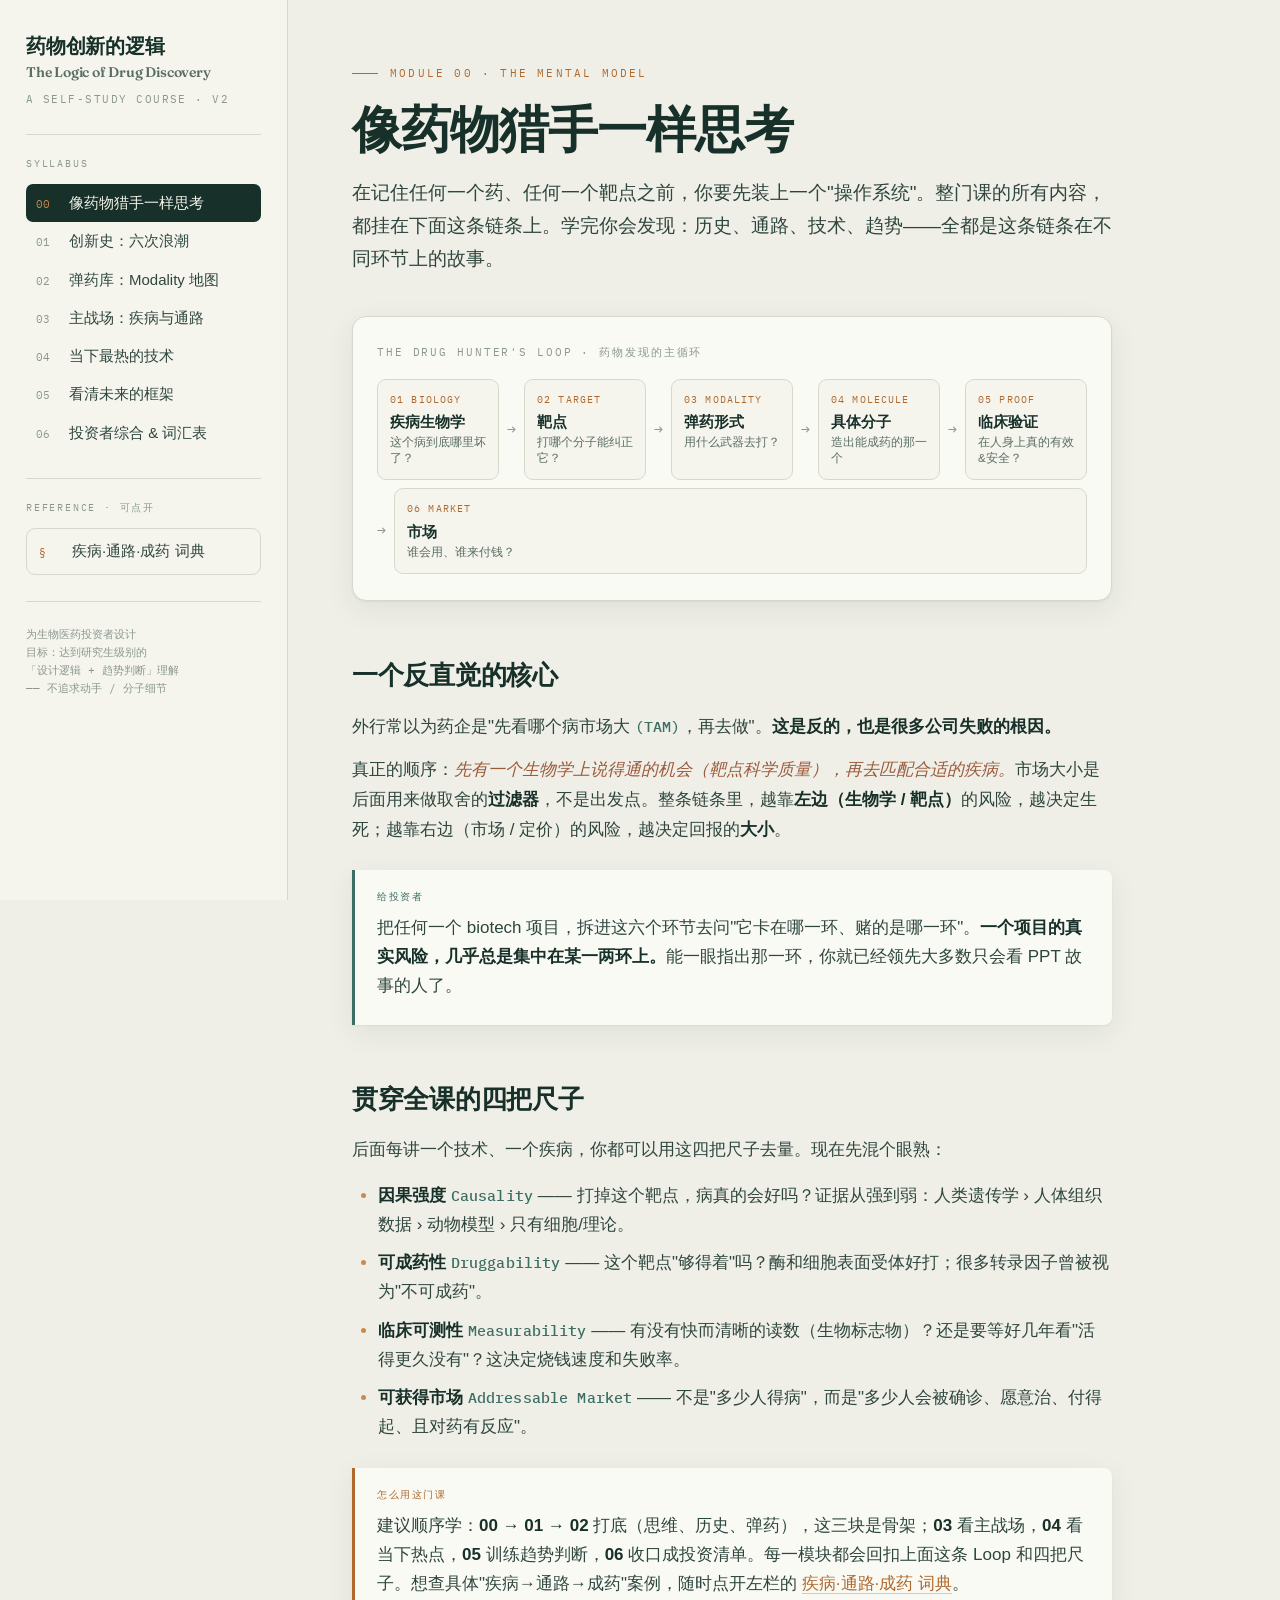
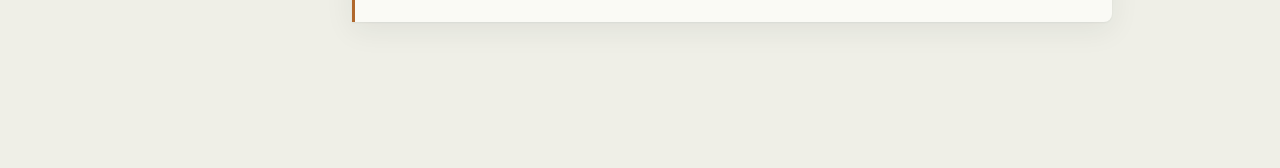
==== index.html @ 23cca0b1 "药物创新自学课程网站" ====
<!DOCTYPE html>
<html lang="zh-Hant">
<head>
<meta charset="UTF-8">
<meta name="viewport" content="width=device-width, initial-scale=1.0">
<title>药物创新自学课程 · The Logic of Drug Discovery</title>
<link rel="preconnect" href="https://fonts.googleapis.com">
<link rel="preconnect" href="https://fonts.gstatic.com" crossorigin>
<link href="https://fonts.googleapis.com/css2?family=Fraunces:opsz,wght@9..144,400;9..144,500;9..144,600;9..144,700&family=Spectral:wght@400;500;600&family=IBM+Plex+Mono:wght@400;500;600&display=swap" rel="stylesheet">
<link rel="stylesheet" href="assets/styles.css">
</head>
<body>
<button class="menu-btn" id="menuBtn">☰ 目录</button>
<div class="scrim" id="scrim"></div>
<div class="shell">

  <!-- NAV -->
  <aside class="rail" id="rail">
    <div class="brand"><span class="cn">药物创新的逻辑</span><br><span style="font-size:14px;color:var(--soft)">The Logic of Drug Discovery</span></div>
    <div class="brand-sub">A self-study course · v2</div>
    <div class="rail-divider"></div>
    <div class="nav-label">Syllabus</div>
    <nav id="nav">
      <button class="nav-item active" data-target="m0"><span class="num">00</span><span class="txt">像药物猎手一样思考</span></button>
      <button class="nav-item" data-target="m1"><span class="num">01</span><span class="txt">创新史：六次浪潮</span></button>
      <button class="nav-item" data-target="m2"><span class="num">02</span><span class="txt">弹药库：Modality 地图</span></button>
      <button class="nav-item" data-target="m3"><span class="num">03</span><span class="txt">主战场：疾病与通路</span></button>
      <button class="nav-item" data-target="m4"><span class="num">04</span><span class="txt">当下最热的技术</span></button>
      <button class="nav-item" data-target="m5"><span class="num">05</span><span class="txt">看清未来的框架</span></button>
      <button class="nav-item" data-target="m6"><span class="num">06</span><span class="txt">投资者综合 & 词汇表</span></button>
    </nav>
    <div class="rail-divider"></div>
    <div class="nav-label">Reference · 可点开</div>
    <nav>
      <a class="nav-item link" href="dict/index.html"><span class="num">§</span><span class="txt">疾病·通路·成药 词典</span></a>
    </nav>
    <div class="rail-divider"></div>
    <div class="rail-foot">
      为生物医药投资者设计<br>
      目标：达到研究生级别的<br>「设计逻辑 + 趋势判断」理解<br>
      —— 不追求动手 / 分子细节
    </div>
  </aside>

  <!-- MAIN -->
  <main class="main">

    <!-- ============ MODULE 0 ============ -->
    <section class="module active" id="m0">
      <div class="eyebrow">Module 00 · The Mental Model</div>
      <h1><span class="cn">像药物猎手一样思考</span></h1>
      <p class="lede">在记住任何一个药、任何一个靶点之前，你要先装上一个"操作系统"。整门课的所有内容，都挂在下面这条链条上。学完你会发现：历史、通路、技术、趋势——全都是这条链条在不同环节上的故事。</p>

      <div class="loop">
        <div class="loop-title">The Drug Hunter's Loop · 药物发现的主循环</div>
        <div class="chain">
          <div class="link"><div class="k">01 Biology</div><div class="v">疾病生物学</div><div class="d">这个病到底哪里坏了？</div></div>
          <div class="arrow">→</div>
          <div class="link"><div class="k">02 Target</div><div class="v">靶点</div><div class="d">打哪个分子能纠正它？</div></div>
          <div class="arrow">→</div>
          <div class="link"><div class="k">03 Modality</div><div class="v">弹药形式</div><div class="d">用什么武器去打？</div></div>
          <div class="arrow">→</div>
          <div class="link"><div class="k">04 Molecule</div><div class="v">具体分子</div><div class="d">造出能成药的那一个</div></div>
          <div class="arrow">→</div>
          <div class="link"><div class="k">05 Proof</div><div class="v">临床验证</div><div class="d">在人身上真的有效&安全？</div></div>
          <div class="arrow">→</div>
          <div class="link"><div class="k">06 Market</div><div class="v">市场</div><div class="d">谁会用、谁来付钱？</div></div>
        </div>
      </div>

      <h2><span class="cn">一个反直觉的核心</span></h2>
      <p>外行常以为药企是"先看哪个病市场大 <span class="en">(TAM)</span>，再去做"。<strong>这是反的，也是很多公司失败的根因。</strong></p>
      <p>真正的顺序：<em>先有一个生物学上说得通的机会（靶点科学质量），再去匹配合适的疾病。</em>市场大小是后面用来做取舍的<strong>过滤器</strong>，不是出发点。整条链条里，越靠<strong>左边（生物学 / 靶点）</strong>的风险，越决定生死；越靠右边（市场 / 定价）的风险，越决定回报的<strong>大小</strong>。</p>

      <div class="note investor">
        <span class="tag">给投资者</span>
        <p>把任何一个 biotech 项目，拆进这六个环节去问"它卡在哪一环、赌的是哪一环"。<strong>一个项目的真实风险，几乎总是集中在某一两环上。</strong>能一眼指出那一环，你就已经领先大多数只会看 PPT 故事的人了。</p>
      </div>

      <h2><span class="cn">贯穿全课的四把尺子</span></h2>
      <p>后面每讲一个技术、一个疾病，你都可以用这四把尺子去量。现在先混个眼熟：</p>
      <ul>
        <li><strong>因果强度</strong> <span class="en">Causality</span> —— 打掉这个靶点，病真的会好吗？证据从强到弱：人类遗传学 › 人体组织数据 › 动物模型 › 只有细胞/理论。</li>
        <li><strong>可成药性</strong> <span class="en">Druggability</span> —— 这个靶点"够得着"吗？酶和细胞表面受体好打；很多转录因子曾被视为"不可成药"。</li>
        <li><strong>临床可测性</strong> <span class="en">Measurability</span> —— 有没有快而清晰的读数（生物标志物）？还是要等好几年看"活得更久没有"？这决定烧钱速度和失败率。</li>
        <li><strong>可获得市场</strong> <span class="en">Addressable Market</span> —— 不是"多少人得病"，而是"多少人会被确诊、愿意治、付得起、且对药有反应"。</li>
      </ul>

      <div class="note">
        <span class="tag">怎么用这门课</span>
        <p>建议顺序学：<strong>00 → 01 → 02</strong> 打底（思维、历史、弹药），这三块是骨架；<strong>03</strong> 看主战场，<strong>04</strong> 看当下热点，<strong>05</strong> 训练趋势判断，<strong>06</strong> 收口成投资清单。每一模块都会回扣上面这条 Loop 和四把尺子。想查具体"疾病→通路→成药"案例，随时点开左栏的 <a href="dict/index.html">疾病·通路·成药 词典</a>。</p>
      </div>
    </section>

    <!-- ============ MODULE 1 ============ -->
    <section class="module" id="m1">
      <div class="eyebrow">Module 01 · History as Logic</div>
      <h1><span class="cn">创新史：六次浪潮</span></h1>
      <p class="lede">历史不要背年份，要看"逻辑接力"：每一波都是因为上一代解决不了某个问题，而某个新工具刚好把它破了。看懂这六波，你就懂了"为什么现在的前沿长这样"——因为它们都是被前面的墙逼出来的。</p>

      <div class="waves">
        <div class="wave"><div class="yr">~1900<br>之前</div><div class="dot"></div><div class="body">
          <h3>浪潮一 · 偶然与天然产物 <span class="en">Serendipity</span></h3>
          <p class="prob">阿司匹林（柳树皮）、洋地黄（毛地黄）、青霉素（霉菌）。<b>特点：先有药，后懂理。</b>我们在完全不懂机制的情况下，靠观察和运气找到了有效物质。这解释了为什么药理学的底色是"天然产物"。</p>
        </div></div>
        <div class="wave"><div class="yr">1950s<br>–70s</div><div class="dot"></div><div class="body">
          <h3>浪潮二 · 受体药理与理性小分子 <span class="en">Rational Small Molecules</span></h3>
          <p class="prob">James Black 用"受体"概念<b>设计</b>出 β-受体阻滞剂、H2 阻滞剂（治胃溃疡）。<b>关键转折：从"碰运气"变成"针对一个靶点去设计"</b>——"靶点导向"思维就此诞生。小分子口服药的黄金时代。</p>
        </div></div>
        <div class="wave"><div class="yr">1980s</div><div class="dot"></div><div class="body">
          <h3>浪潮三 · 生物技术与重组蛋白 <span class="en">Recombinant Proteins</span></h3>
          <p class="prob">用基因工程让细菌/细胞<b>生产人类蛋白</b>当药：重组胰岛素、EPO（升血红蛋白）、生长激素。<b>破的墙：</b>有些病是"缺一种蛋白"，小分子造不出蛋白，生物技术能。Genentech / Amgen 这一代崛起。</p>
        </div></div>
        <div class="wave"><div class="yr">1990s<br>–2000s</div><div class="dot"></div><div class="body">
          <h3>浪潮四 · 单克隆抗体革命 <span class="en">The mAb Revolution</span></h3>
          <p class="prob">抗体是"能精准识别一个目标的导弹"。Humira（抗 TNF，治自免）成为史上最畅销药；后来 PD-1/CTLA-4 免疫检查点抗体<b>改写了肿瘤治疗</b>。<b>破的墙：</b>细胞外的靶点（受体、细胞因子）用抗体打，又准又强。</p>
        </div></div>
        <div class="wave"><div class="yr">2000s<br>–10s</div><div class="dot"></div><div class="body">
          <h3>浪潮五 · 基因组学与精准靶向 <span class="en">Genomics / Targeted Tx</span></h3>
          <p class="prob">Gleevec（imatinib）证明：找到癌症的"驱动突变"（BCR-ABL），精准打它，能把绝症变慢性病。<b>核心思想："oncogene addiction"</b>——肿瘤上瘾于某个突变，掐断就崩。激酶抑制剂大爆发，"精准医疗 + 生物标志物分层"成为范式。</p>
        </div></div>
        <div class="wave"><div class="yr">2015<br>–至今</div><div class="dot"></div><div class="body">
          <h3>浪潮六 · 新模态大爆发 <span class="en">The New Modalities</span></h3>
          <p class="prob">RNA（siRNA、mRNA 疫苗）、细胞治疗（CAR-T）、基因治疗（AAV）、基因编辑（CRISPR）、蛋白降解（PROTAC）。<b>破的墙：</b>过去"不可成药"的靶点、"缺个基因"的遗传病，现在有了新武器。<b>这是你现在所处的时代——也是投资机会最密集的地方。</b></p>
        </div></div>
      </div>

      <div class="note investor">
        <span class="tag">趋势读法</span>
        <p>注意这条"接力"的方向：<strong>从细胞外 → 细胞内 → 基因层面</strong>，从"控制症状 → 改造疾病 → 一次性治愈"。每一波新工具，都在把上一波"够不着的靶点"变成"够得着"。<em>下一次机会，往往就藏在"某个老靶点 + 某种新弹药"的组合里。</em></p>
      </div>
    </section>

    <!-- ============ MODULE 2 ============ -->
    <section class="module" id="m2">
      <div class="eyebrow">Module 02 · The Arsenal</div>
      <h1><span class="cn">弹药库：Modality 地图</span></h1>
      <p class="lede">这是整门课最该内化的一张图。"Modality"（药物模态/弹药形式）决定了你能打哪种靶点、药效多久、多贵、多难造。看懂弹药与靶点的匹配关系，你就掌握了 biotech 世界的"元规则"。</p>

      <p>组织这张地图，只需要两条轴：</p>
      <ul>
        <li><strong>横轴 · 靶点在哪里？</strong> 细胞<em>外</em>（受体、细胞因子、循环蛋白）→ 抗体/蛋白最擅长；细胞<em>内</em>但有"口袋"→ 小分子；细胞内且"光滑无口袋"→ 需要降解剂或基因层面的手段。</li>
        <li><strong>纵轴 · 药效多持久？</strong> 每天吃一次的小分子 → 几周一针的抗体 → 几个月一针的 siRNA → <em>一次性、可能终身有效</em>的基因治疗。越持久，越接近"治愈"，但也越贵、越不可逆。</li>
      </ul>

      <div class="mapwrap">
        <div class="cap">Modality Map · 弹药定位象限（横=靶点位置，纵=作用持久度）</div>
        <div class="plot">
          <div class="axis-y"><span>持久 · 一次性</span><span>短效 · 每日</span></div>
          <div class="pt a" style="left:22%;bottom:14%"><div class="b"></div><div class="lab">小分子 Small mol.</div></div>
          <div class="pt a" style="left:30%;bottom:30%"><div class="b"></div><div class="lab">口服肽 Peptide</div></div>
          <div class="pt" style="left:78%;bottom:38%"><div class="b"></div><div class="lab">抗体 mAb</div></div>
          <div class="pt" style="left:84%;bottom:52%"><div class="b"></div><div class="lab">ADC / 双抗</div></div>
          <div class="pt" style="left:70%;bottom:26%"><div class="b"></div><div class="lab">重组蛋白</div></div>
          <div class="pt a" style="left:34%;bottom:64%"><div class="b"></div><div class="lab">siRNA / ASO</div></div>
          <div class="pt a" style="left:26%;bottom:80%"><div class="b"></div><div class="lab">降解剂 PROTAC</div></div>
          <div class="pt" style="left:56%;bottom:88%"><div class="b"></div><div class="lab">mRNA</div></div>
          <div class="pt a" style="left:40%;bottom:93%"><div class="b"></div><div class="lab">基因治疗/编辑</div></div>
          <div class="pt" style="left:88%;bottom:90%"><div class="b"></div><div class="lab">细胞治疗 CAR-T</div></div>
          <div class="axis-x"><span>← 细胞内 Intracellular</span><span>细胞外 Extracellular →</span></div>
        </div>
        <div class="map-legend">
          <span><span class="dota"></span> 主要打细胞内靶点</span>
          <span><span class="dotv"></span> 主要打细胞外 / 表面靶点</span>
        </div>
      </div>

      <h2><span class="cn">每种弹药，一句话记住它</span></h2>
      <table class="tbl">
        <tr><th>弹药</th><th>本质（大白话）</th><th>甜蜜点</th><th>最大软肋</th></tr>
        <tr><td>小分子<br><span class="en">Small molecule</span></td><td>能钻进细胞、塞进蛋白口袋的小化学分子</td><td>细胞内靶点、口服、便宜、可规模化</td><td>需要有"口袋"；选择性差易脱靶</td></tr>
        <tr><td>抗体<br><span class="en">mAb</span></td><td>精准识别一个目标的"生物导弹"</td><td>细胞外/表面靶点，准、强、长效</td><td>进不了细胞；要打针；贵</td></tr>
        <tr><td>ADC</td><td>抗体（导航）+ 毒素（弹头）</td><td>把化疗毒素<em>定点</em>投到癌细胞</td><td>毒素脱靶、载荷/连接子工程难</td></tr>
        <tr><td>双抗/T细胞衔接器<br><span class="en">Bispecific</span></td><td>一手抓癌细胞、一手拽免疫细胞去杀它</td><td>"现成"免疫激活，无需改造病人细胞</td><td>细胞因子风暴等安全性</td></tr>
        <tr><td>siRNA / ASO<br><span class="en">Oligo</span></td><td>在源头"关掉"某个基因的表达（少造某蛋白）</td><td>肝脏靶点、几个月一针、极长效</td><td>递送难（目前主要到肝）</td></tr>
        <tr><td>mRNA</td><td>给身体一份"图纸"，让它自己造蛋白/抗原</td><td>疫苗、快速可编程、平台化</td><td>递送（LNP）、稳定性、瞬时表达</td></tr>
        <tr><td>基因治疗<br><span class="en">AAV</span></td><td>把一个正常基因"补"进去</td><td>单基因遗传病，<em>一次性可能治愈</em></td><td>贵到天价、不可逆、免疫反应</td></tr>
        <tr><td>基因编辑<br><span class="en">CRISPR</span></td><td>直接"改写"DNA 里的错字</td><td>从根上修复致病突变</td><td>脱靶、递送、伦理与长期安全</td></tr>
        <tr><td>细胞治疗<br><span class="en">CAR-T</span></td><td>把病人自己的免疫细胞取出、改造、再输回去</td><td>血液肿瘤疗效惊人，可"活药"增殖</td><td>贵、个体化难规模化、实体瘤难</td></tr>
        <tr><td>降解剂<br><span class="en">PROTAC</span></td><td>不是抑制蛋白，而是给它贴"垃圾标签"让细胞销毁它</td><td>攻克"无口袋、不可成药"的细胞内靶点</td><td>分子大、口服性/成药性挑战</td></tr>
      </table>

      <div class="note investor">
        <span class="tag">这张图怎么变成钱</span>
        <p>投资机会经常长这样：<strong>一个"机制已被验证、但过去弹药够不着"的靶点，遇上一种"新弹药"。</strong>例如 PCSK9 这个降胆固醇靶点，先有抗体（几周一针），后有 siRNA（半年一针，inclisiran）——同一个靶点，换更持久的弹药，就是一个新的产品周期。<em>当你看到"老靶点 + 新模态"，多看两眼。</em></p>
      </div>
    </section>

    <!-- ============ MODULE 3 ============ -->
    <section class="module" id="m3">
      <div class="eyebrow">Module 03 · The Battlegrounds</div>
      <h1><span class="cn">主战场：疾病与通路</span></h1>
      <p class="lede">现在把弹药落到具体战场。每个疾病领域都有它的"主导通路"和"作战风格"。你不需要记通路里每个分子，但要记住：<strong>每个领域为什么长这样、钱和难度集中在哪。</strong>每个战场标题下都有「进入词典」链接，点开可查该领域逐条"疾病→通路→靶点→成药状态"的案例。</p>

      <div class="note">
        <span class="tag">配套词典</span>
        <p>这一模块是"地图"，讲每个战场的整体格局；具体到一条条通路和药，去 <a href="dict/index.html">疾病·通路·成药 词典</a> 查——那里像字典一样按状态徽章（✅已成功 / 🔧爬坡中 / ⚠️反复失败）逐条排列。</p>
      </div>

      <h2 id="onc"><span class="cn">① 肿瘤 Oncology —— 最大、最卷、最前沿</span></h2>
      <p>底层框架是"癌症的标志 <span class="en">Hallmarks of Cancer</span>"：癌细胞获得了持续增殖、逃避凋亡、诱导血管、逃避免疫等能力。药物就是去<strong>掐断</strong>其中某个能力。三条主线：</p>
      <ul>
        <li><strong>精准靶向</strong>：找到"驱动突变"（如 EGFR、ALK、KRAS），用小分子/抗体精准打。逻辑=oncogene addiction。前提是<em>先做基因检测分层</em>。</li>
        <li><strong>免疫治疗</strong>：不直接杀癌，而是<em>松开免疫系统的刹车</em>（PD-1/PD-L1、CTLA-4 检查点抑制剂）。改写了黑色素瘤、肺癌等的预后。</li>
        <li><strong>精准投毒 & 细胞治疗</strong>：ADC（定点化疗）、CAR-T（改造免疫细胞）、放射配体（把放射性"贴"到癌细胞上，见模块04）。</li>
      </ul>
      <div class="note"><span class="tag">作战风格</span><p>肿瘤=市场巨大但极度拥挤、临床终点相对可测（肿瘤缩小/生存期）。<strong>胜负手在"差异化"和"生物标志物选对人群"</strong>——小而确定的响应人群，往往比大而模糊的更值钱。 →&nbsp;<a href="dict/oncology.html">进入肿瘤词典（20+ 靶点逐条）</a></p></div>

      <h2><span class="cn">② 免疫与炎症 Immunology</span></h2>
      <p>核心是几条"细胞因子"信号在作乱：<span class="en">TNF、IL-23、IL-17、IL-4/13</span>，以及它们下游的 <span class="en">JAK-STAT</span> 通路。打法就是<strong>中和某个细胞因子</strong>（抗体）或<strong>阻断信号</strong>（JAK 抑制剂小分子）。</p>
      <div class="note"><span class="tag">"一药多病"现象</span><p>同一条通路常在多个自免病里作乱，所以一个药能不断拓展适应症（银屑病→关节炎→肠病…），俗称 <span class="en">"pipeline in a product"</span>。这类资产的价值会随适应症扩张而滚大——投资时要看它的"适应症地图"。 →&nbsp;<a href="dict/immunology.html">进入免疫词典</a></p></div>

      <h2><span class="cn">③ 代谢 Metabolic —— 当下最火的超级周期</span></h2>
      <p>两个必须懂的故事：</p>
      <ul>
        <li><strong>PCSK9 = 人类遗传学的教科书案例</strong>：有人天生此基因失活，终身低胆固醇、少心血管病、还活得好好的——这几乎是"照抄人体实验答案"，所以 PCSK9 药成功率极高。<em>记住它，因为它是"因果强度"这把尺子的满分范本。</em></li>
        <li><strong>GLP-1 = 肥胖超级周期</strong>：incretin（肠促胰素）生物学，semaglutide、tirzepatide（双靶 GIP/GLP-1）不仅降糖，还大幅减重，正在向心血管、肾、睡眠呼吸暂停、甚至成瘾等外延。这是十年一遇的 TAM 级机会（见模块04）。</li>
      </ul>
      <div class="note"><span class="tag">配套词典</span><p>PCSK9、GLP-1、Lp(a)、ANGPTL3、SGLT2… 逐条状态见 →&nbsp;<a href="dict/metabolic.html">进入代谢词典</a></p></div>

      <h2><span class="cn">④ 神经 CNS —— 高风险的"坟场"</span></h2>
      <p>为什么难？三座墙：<strong>血脑屏障</strong>（药进不去）、<strong>模型差</strong>（动物脑≠人脑）、<strong>终点慢而模糊</strong>（"认知退化慢一点"要等几年、上千人、几亿美元）。阿尔茨海默的淀粉样蛋白（amyloid）假说几十年屡战屡败，近年 lecanemab / donanemab 才勉强验证部分获益，争议仍大。</p>
      <div class="note investor"><span class="tag">给投资者</span><p>CNS 的高失败率来自"临床可测性"这把尺子给了低分。新的赌注多转向<strong>有明确遗传学支撑</strong>的 CNS 病（如某些罕见神经病、亨廷顿），用它来对冲"因果不清"的风险。 →&nbsp;<a href="dict/cns.html">进入 CNS 词典</a></p></div>

      <h2><span class="cn">⑤ 罕见/遗传病 Rare Disease —— 新模态的完美战场</span></h2>
      <p>逻辑最干净：<strong>单基因病 = 一个明确的因果 + 一个明确的靶点。</strong>正好是基因治疗、siRNA、CRISPR 大显身手的地方。虽然人少，但<em>响应确定、竞争少、定价极高</em>（罕见病单价可达百万美元级），过去十年资本大量涌入。 →&nbsp;<a href="dict/rare.html">进入罕见病词典</a></p>

      <table class="tbl">
        <tr><th>领域</th><th>因果强度</th><th>临床可测性</th><th>市场特征</th></tr>
        <tr><td>肿瘤</td><td>中–高（有驱动突变）</td><td>较好</td><td>巨大但极卷</td></tr>
        <tr><td>免疫炎症</td><td>中–高</td><td>好</td><td>大，一药多病</td></tr>
        <tr><td>代谢</td><td>高（如PCSK9/GLP-1）</td><td>好（血糖/体重可测）</td><td>超大 TAM</td></tr>
        <tr><td>神经CNS</td><td>常偏低</td><td>差（慢而模糊）</td><td>大但坟场</td></tr>
        <tr><td>罕见遗传病</td><td>很高（单基因）</td><td>视病而定</td><td>小而确定、高价</td></tr>
      </table>
    </section>

    <!-- ============ MODULE 4 ============ -->
    <section class="module" id="m4">
      <div class="eyebrow">Module 04 · What's Hot Now</div>
      <h1><span class="cn">当下最热的技术</span></h1>
      <p class="lede">这些是当前（2025–2026）资金与人才最密集的方向。每一个都用同一个模板讲：核心想法 → 为什么是现在 → 打开了什么 → 尚存的风险。看的时候，随时用模块00的四把尺子去量它。</p>

      <div class="card">
        <h3>1 · GLP-1 与代谢超级周期</h3>
        <p><strong>核心：</strong>肠促胰素类药物（semaglutide、双靶 tirzepatide）在减重上效果空前，并向心血管、肾病、MASH、睡眠呼吸暂停等大面积外延。<strong>为什么是现在：</strong>疗效强 + 适应症像滚雪球 + 潜在人群以亿计。<strong>前沿：</strong>口服版、三靶点、肌肉保护型、更长效。<strong>风险：</strong>供给、依从性、长期安全、支付压力。</p>
        <div class="pills"><span class="pill">最大TAM故事</span><span class="pill">incretin</span><span class="pill">oral next</span></div>
      </div>

      <div class="card">
        <h3>2 · ADC 抗体偶联药物</h3>
        <p><strong>核心：</strong>抗体做导航、细胞毒素做弹头，把化疗<em>定点</em>送进癌细胞。Enhertu（trastuzumab deruxtecan）是标杆，重新定义了 HER2 治疗。<strong>为什么是现在：</strong>连接子(linker)和载荷(payload)工程成熟，"旁观者效应"扩大杀伤。<strong>打开了：</strong>把老靶点重新武器化。<strong>风险：</strong>毒性窗口、耐药、拥挤。</p>
        <div class="pills"><span class="pill">精准投毒</span><span class="pill">linker/payload</span></div>
      </div>

      <div class="card">
        <h3>3 · 双抗 / T 细胞衔接器</h3>
        <p><strong>核心：</strong>一个分子两只手——抓住癌细胞，同时拽来 T 细胞把它杀掉（如 CD3×肿瘤抗原）。<strong>相对 CAR-T 的优势：</strong>"现货"、无需改造病人细胞、更易规模化。<strong>风险：</strong>细胞因子释放综合征等安全性管理。</p>
        <div class="pills"><span class="pill">off-the-shelf</span><span class="pill">TCE</span></div>
      </div>

      <div class="card">
        <h3>4 · 放射配体疗法 <span class="en">Radioligand / RPT</span></h3>
        <p><strong>核心：</strong>把放射性同位素"贴"到能精准找到癌细胞的分子上，实现"定点核打击"。Pluvicto（PSMA，前列腺癌）、Lutathera 打开了这个赛道。<strong>为什么热：</strong>疗效硬 + 同位素供应链成壁垒。<strong>风险：</strong>同位素供给、给药基础设施重。</p>
        <div class="pills"><span class="pill">isotope供应链</span><span class="pill">theranostics</span></div>
      </div>

      <div class="card">
        <h3>5 · 体内基因编辑 & 下一代 CRISPR</h3>
        <p><strong>核心：</strong>Casgevy（exa-cel）已成为首个获批的 CRISPR 疗法（镰状细胞/地贫）。前沿在从"体外改造再回输"走向<em>体内直接编辑</em>，以及碱基编辑/先导编辑（base/prime editing，更精准、少断裂）。<strong>打开了：</strong>从根上一次性修复遗传病。<strong>风险：</strong>递送（如何送到肝以外）、脱靶、天价。</p>
        <div class="pills"><span class="pill">in vivo editing</span><span class="pill">base/prime</span></div>
      </div>

      <div class="card">
        <h3>6 · siRNA 的成熟化</h3>
        <p><strong>核心：</strong>用 GalNAc 偶联把 siRNA 精准送到肝细胞，几个月一针"关掉"致病基因。patisiran、inclisiran（PCSK9）证明了长效 + 依从性优势。<strong>下一步：</strong>突破"只能到肝"的递送边界（送到中枢、肌肉、肿瘤）。</p>
        <div class="pills"><span class="pill">GalNAc</span><span class="pill">超长效</span></div>
      </div>

      <div class="card">
        <h3>7 · TPD 靶向蛋白降解</h3>
        <p><strong>核心：</strong>PROTAC / 分子胶不"抑制"蛋白，而是给它贴垃圾标签、让细胞把它<em>销毁</em>。<strong>为什么重要：</strong>能攻克大量"无口袋、传统不可成药"的细胞内靶点（转录因子、支架蛋白）。<strong>风险：</strong>分子大、口服成药性、选择性。</p>
        <div class="pills"><span class="pill">molecular glue</span><span class="pill">undruggable→druggable</span></div>
      </div>

      <div class="card">
        <h3>8 · AI / 计算驱动的药物发现</h3>
        <p><strong>核心：</strong>AlphaFold 把"预测蛋白结构"从难题变成常规；de novo 蛋白设计、生成式分子设计、AI 读病理/筛靶点正在铺开。<strong>务实的判断：</strong>AI 目前最实在的价值在<em>早期（靶点发现、结构、先导优化、试验设计）</em>——它压缩的是<strong>发现阶段的时间和成本</strong>，但<em>还改变不了"临床能不能成"这个最大的赌注</em>。别把 AI 当成能绕过临床风险的银弹。</p>
        <div class="pills"><span class="pill">AlphaFold</span><span class="pill">生成式设计</span><span class="pill">别神化</span></div>
      </div>

      <div class="note investor">
        <span class="tag">识别炒作 vs 真突破</span>
        <p>一个朴素的过滤器：<strong>它是压缩了"发现成本"，还是真的降低了"临床失败率"？</strong>前者有价值但容易被高估（很多公司在这），后者才是稀缺的圣杯。任何声称"AI 让药必成"的说法，都要打问号。</p>
      </div>
    </section>

    <!-- ============ MODULE 5 ============ -->
    <section class="module" id="m5">
      <div class="eyebrow">Module 05 · Reading the Future</div>
      <h1><span class="cn">看清未来的框架</span></h1>
      <p class="lede">前面给的是"知识"，这一模块给的是"元技能"——一组能让你在新技术出现时，自己判断它有多大、多快、值不值的思维工具。这是你从"学过"走向"看得懂未来"的关键。</p>

      <h2><span class="cn">框架一 · "不可成药 → 可成药"引擎</span></h2>
      <p>药物创新最持久的引擎，就是不断把"够不着的靶点"变成"够得着"。KRAS 曾被认为不可成药几十年，sotorasib 等 G12C 抑制剂证明了它可以。<strong>每当一种新弹药诞生，它就解锁了一整批过去被判死刑的靶点。</strong></p>
      <div class="note"><span class="tag">怎么用</span><p>盯住"新弹药 × 存量已知靶点"的笛卡尔积。一个成熟的新模态出现时，问：<em>它让哪一批过去做不了的靶点，突然变得可做了？</em>那批靶点里，就藏着下一波管线。</p></div>

      <h2><span class="cn">框架二 · 模态的 S 曲线</span></h2>
      <p>每种模态都会走一条成熟曲线：<strong>概念验证 → 首个获批（惊艳但粗糙）→ 平台化 / 工程化成熟 → 规模化降本</strong>。抗体、siRNA 都走完了大半；细胞治疗、基因编辑还在中段（贵、难规模化）。<em>判断一个模态处在曲线哪一段，就能判断它未来的空间与瓶颈。</em>瓶颈通常是同一个词——<strong>递送 Delivery</strong>。</p>

      <h2><span class="cn">框架三 · 价值向"平台"迁移</span></h2>
      <p>单个药是资产，能反复产药的<strong>平台/技术</strong>是复利机器。mRNA（LNP 递送 + 可编程序列）、GalNAc-siRNA、通用型细胞治疗——它们的价值不在某一个产品，而在"能不断量产新产品"。<em>看一家公司，分清它卖的是"一个药"还是"一台产药机"。</em></p>

      <h2><span class="cn">框架四 · 从"治疗"到"治愈"到"预防"</span></h2>
      <p>大方向：慢性给药（终身吃药）→ 一次性治愈（基因/细胞）→ 早筛与预防（多癌早筛、遗传风险干预）。越往后，单次价值越高、支付模式越需要重构（一次性天价药 vs 分期付款/按疗效付费）。</p>

      <h2><span class="cn">框架五 · 别忘了"非科学"的力量</span></h2>
      <p>三股会重塑格局的外部力量，投资者尤其要盯：</p>
      <ul>
        <li><strong>支付与政策</strong>：美国 IRA 让 Medicare 可以谈判药价、专利悬崖（2028 前后一大批重磅药到期）——直接改变现金流与并购动机。</li>
        <li><strong>中国 biotech 崛起</strong>：越来越多"first/best-in-class"资产从中国 license-out 给跨国药企（对外授权潮），改变了创新的地理与估值。</li>
        <li><strong>技术融合</strong>：AI + 自动化实验室（干湿闭环）+ 合成生物学，正在压缩"发现"阶段，长期或改变整个行业的成本结构。</li>
      </ul>

      <div class="note investor">
        <span class="tag">趋势判断的一页纸</span>
        <p>看到任何"新东西"，连问五题：① 它把哪批不可成药的靶点解锁了？ ② 它在 S 曲线哪一段、瓶颈是不是递送？ ③ 它是一个药还是一台产药机？ ④ 它把治疗往"治愈/预防"推了多远？ ⑤ 政策/支付/地缘会怎么放大或压制它？ —— 能答这五题，你就具备了研究生级的趋势判断力。</p>
      </div>
    </section>

    <!-- ============ MODULE 6 ============ -->
    <section class="module" id="m6">
      <div class="eyebrow">Module 06 · Synthesis</div>
      <h1><span class="cn">投资者综合 & 词汇表</span></h1>
      <p class="lede">把整门课收口成你能直接用的东西：一张拷问项目的清单、一份必备词汇、一条持续学习的路径。</p>

      <h2><span class="cn">拷问任何 biotech 项目的六问</span></h2>
      <ul class="checklist">
        <li data-n="1"><b>因果强度：</b>靶点的人类遗传学证据强吗？（预测成败的单一最强指标）</li>
        <li data-n="2"><b>机制验证：</b>这个机制被临床验证过了吗？还是拿你的钱去当第一个小白鼠？</li>
        <li data-n="3"><b>临床可测性：</b>终点是快而清晰，还是慢而模糊？（决定烧钱速度与失败率）</li>
        <li data-n="4"><b>竞争身份：</b>它是 first / best / me-too？有真差异化吗？（best-in-class 常是甜蜜点）</li>
        <li data-n="5"><b>可获得市场：</b>是"小而确定、能高价、竞争少"，还是"大而拥挤、被医保压价"？</li>
        <li data-n="6"><b>平台匹配：</b>它的弹药平台，配得上它选的靶点吗？它卖的是一个药还是一台产药机？</li>
      </ul>

      <h2><span class="cn">最小必备词汇表</span></h2>
      <table class="tbl">
        <tr><th>术语</th><th>一句话</th></tr>
        <tr><td>Target 靶点</td><td>药物直接作用的那个分子（多为蛋白）</td></tr>
        <tr><td>Modality 模态</td><td>药物的"弹药形式"（小分子/抗体/RNA/细胞…）</td></tr>
        <tr><td>Mechanism of Action (MoA)</td><td>药是"怎么起效"的机制</td></tr>
        <tr><td>Druggability</td><td>靶点"够不够得着"、能不能被药抓住</td></tr>
        <tr><td>Biomarker 生物标志物</td><td>能快速读出"药起没起效/选对没选对人"的指标</td></tr>
        <tr><td>First / Best-in-class</td><td>第一个做这机制 / 不是第一但做得最好</td></tr>
        <tr><td>Proof of Concept (PoC)</td><td>首次在人身上证明"这机制真的有用"</td></tr>
        <tr><td>Phase I / II / III</td><td>临床三阶段：安全 → 初步有效 → 大规模确证</td></tr>
        <tr><td>Oncogene addiction</td><td>肿瘤"上瘾"于某个驱动突变，掐断就崩</td></tr>
        <tr><td>Delivery 递送</td><td>把药精准送到该去的组织——新模态的永恒瓶颈</td></tr>
        <tr><td>Pipeline-in-a-product</td><td>一个药靠不断扩适应症滚出多重价值</td></tr>
      </table>

      <h2><span class="cn">怎么持续保持"研究生级"</span></h2>
      <p>这门课给你骨架，前沿要靠持续输入来更新。建议长期跟：</p>
      <ul>
        <li><strong>综述级</strong>：<span class="en">Nature Reviews Drug Discovery</span>（读它的 review 和年度获批盘点，性价比最高）。</li>
        <li><strong>行业新闻</strong>：<span class="en">Endpoints News、STAT、Fierce Biotech</span>（交易、临床读数、监管动态）。</li>
        <li><strong>一手信息</strong>：大药企的 <span class="en">R&amp;D Day</span>、ASCO/AACR/ASH 等大会摘要、FDA 获批公告。</li>
        <li><strong>方法</strong>：每遇到一个新药/新技术，强迫自己用<em>模块00的四把尺子 + 模块05的五问</em>过一遍。练二十次，判断力就成肌肉记忆。</li>
      </ul>

      <div class="note investor">
        <span class="tag">你现在的水平</span>
        <p>如果你能拿起一个陌生的 biotech，说清楚：它在 Loop 的哪一环下注、四把尺子各打几分、处在哪个模态的 S 曲线、以及它是药还是产药机——<strong>你已经具备了研究生级的"设计逻辑 + 趋势判断"理解力。</strong>剩下的只是把这套框架，在越来越多真实案例上磨快。</p>
      </div>

      <div class="footer-note">
        药物创新的逻辑 · The Logic of Drug Discovery · v2 自学课程<br>
        为生物医药投资者设计 —— 重逻辑与趋势，轻分子细节。配套「疾病·通路·成药 词典」逐条深挖。
      </div>
    </section>

  </main>
</div>

<script>
  const nav=document.getElementById('nav');
  const items=[...document.querySelectorAll('.nav-item[data-target]')];
  const mods=[...document.querySelectorAll('.module')];
  const rail=document.getElementById('rail');
  const scrim=document.getElementById('scrim');
  const menuBtn=document.getElementById('menuBtn');

  function show(id){
    if(!mods.some(m=>m.id===id)) id='m0';
    items.forEach(i=>i.classList.toggle('active',i.dataset.target===id));
    mods.forEach(m=>m.classList.toggle('active',m.id===id));
    document.querySelector('.main').scrollTo?.(0,0);
    window.scrollTo({top:0,behavior:'instant' in window?'instant':'auto'});
    closeRail();
  }
  nav.addEventListener('click',e=>{
    const b=e.target.closest('.nav-item[data-target]'); if(!b)return;
    history.replaceState(null,'','#'+b.dataset.target);
    show(b.dataset.target);
  });
  // honor #m3 style deep-links from sub-pages
  show((location.hash||'#m0').slice(1));
  window.addEventListener('hashchange',()=>show((location.hash||'#m0').slice(1)));
  function openRail(){rail.classList.add('open');scrim.classList.add('show')}
  function closeRail(){rail.classList.remove('open');scrim.classList.remove('show')}
  menuBtn.addEventListener('click',openRail);
  scrim.addEventListener('click',closeRail);
</script>
</body>
</html>
---- assets/styles.css ----
/* ============================================================
   药物创新的逻辑 · The Logic of Drug Discovery
   Shared design system — 本草/学者感 · used by all pages
   ============================================================ */
:root{
  --ground:#EFEFE7;
  --panel:#FAFAF5;
  --panel-2:#F5F5EE;
  --ink:#173029;
  --ink-2:#2E463E;
  --soft:#5A6E64;
  --faint:#8A988F;
  --line:#D7D7CC;
  --line-strong:#C3C3B6;
  --accent:#B0682C;
  --accent-soft:#C98B4E;
  --verdigris:#3C6E64;
  --verdigris-soft:#5E8C82;
  --clay:#9C5A3C;
  --ok:#3C6E64;       /* 已成功 */
  --wip:#B0682C;      /* 爬坡中 */
  --fail:#9C5A3C;     /* 反复失败 */
  --shadow:0 1px 2px rgba(23,48,41,.05),0 8px 30px rgba(23,48,41,.07);
  --disp:'Fraunces',Georgia,'Songti SC','STSong',serif;
  --body:'Spectral','Songti SC','Source Han Serif SC','Noto Serif CJK SC',Georgia,serif;
  --mono:'IBM Plex Mono','SFMono-Regular',ui-monospace,Menlo,monospace;
  --cjk:'PingFang SC','Microsoft YaHei','Hiragino Sans GB',sans-serif;
}
*{box-sizing:border-box;margin:0;padding:0}
html{scroll-behavior:smooth}
body{
  background:var(--ground);color:var(--ink);
  font-family:var(--body);font-size:17px;line-height:1.72;
  -webkit-font-smoothing:antialiased;
  font-feature-settings:"liga" 1,"onum" 1;
}
::selection{background:rgba(176,104,44,.18)}

/* ---------- LAYOUT ---------- */
.shell{display:grid;grid-template-columns:288px minmax(0,1fr);max-width:1320px;margin:0 auto;min-height:100vh}

/* ---------- NAV RAIL ---------- */
.rail{
  position:sticky;top:0;align-self:start;height:100vh;overflow-y:auto;
  border-right:1px solid var(--line);background:var(--panel-2);
  padding:34px 26px 40px;
}
.brand{font-family:var(--disp);font-weight:600;font-size:20px;line-height:1.15;letter-spacing:-.01em;color:var(--ink)}
.brand a{color:inherit;border:none}
.brand .cn{font-family:var(--cjk);font-weight:600}
.brand-sub{font-family:var(--mono);font-size:10.5px;letter-spacing:.14em;text-transform:uppercase;color:var(--faint);margin-top:9px}
.rail-divider{height:1px;background:var(--line);margin:26px 0 20px}
.nav-label{font-family:var(--mono);font-size:10px;letter-spacing:.18em;text-transform:uppercase;color:var(--faint);margin-bottom:12px}
.nav-item{
  display:flex;gap:13px;align-items:baseline;width:100%;text-align:left;
  background:none;border:none;cursor:pointer;padding:9px 10px;border-radius:7px;
  color:var(--ink-2);font-family:var(--body);font-size:15px;line-height:1.35;
  transition:background .18s,color .18s;text-decoration:none;
}
.nav-item:hover{background:var(--panel)}
.nav-item .num{font-family:var(--mono);font-size:11px;color:var(--faint);padding-top:2px;min-width:20px;transition:color .18s}
.nav-item .txt{font-family:var(--cjk);font-weight:500}
.nav-item.active{background:var(--ink);color:#F3F2E9}
.nav-item.active .num{color:var(--accent-soft)}
.nav-item.link .num{color:var(--accent)}
.rail-foot{margin-top:24px;font-family:var(--mono);font-size:10.5px;line-height:1.7;color:var(--faint)}

/* ---------- MAIN ---------- */
.main{padding:0 clamp(24px,5vw,88px)}
.module{display:none;padding:64px 0 120px;max-width:760px;animation:rise .5s cubic-bezier(.2,.7,.2,1)}
.module.active{display:block}
/* On standalone pages (dict), a single .page is always shown */
.page{display:block;padding:64px 0 120px;max-width:820px;animation:rise .5s cubic-bezier(.2,.7,.2,1)}
@keyframes rise{from{opacity:0;transform:translateY(14px)}to{opacity:1;transform:none}}
@media (prefers-reduced-motion:reduce){*{animation:none!important;scroll-behavior:auto}}

.eyebrow{font-family:var(--mono);font-size:11px;letter-spacing:.2em;text-transform:uppercase;color:var(--accent);margin-bottom:20px;display:flex;align-items:center;gap:12px}
.eyebrow::before{content:"";width:26px;height:1px;background:var(--accent)}
h1{font-family:var(--disp);font-weight:600;font-size:clamp(32px,5vw,50px);line-height:1.04;letter-spacing:-.02em;margin-bottom:8px}
h1 .cn{font-family:var(--cjk);font-weight:600}
.lede{font-size:19px;color:var(--ink-2);margin:20px 0 8px;font-family:var(--cjk);line-height:1.75}
h2{font-family:var(--disp);font-weight:600;font-size:26px;letter-spacing:-.01em;margin:52px 0 6px;color:var(--ink)}
h2 .cn{font-family:var(--cjk)}
h3{font-family:var(--cjk);font-weight:600;font-size:18.5px;margin:34px 0 4px;color:var(--ink)}
p{margin:14px 0;font-family:var(--cjk);color:var(--ink-2)}
p.serif{font-family:var(--body);font-size:17.5px}
em{color:var(--clay);font-style:italic;font-family:var(--body)}
strong{color:var(--ink);font-weight:600}
.en{font-family:var(--mono);font-size:.86em;color:var(--verdigris);letter-spacing:.01em;font-weight:500}
a{color:var(--accent);text-decoration:none;border-bottom:1px solid rgba(176,104,44,.35)}
a:hover{border-color:var(--accent)}
ul,ol{margin:16px 0 16px 4px;padding-left:22px;font-family:var(--cjk);color:var(--ink-2)}
li{margin:9px 0}
li::marker{color:var(--accent-soft)}

/* callouts */
.note{border-left:3px solid var(--accent);background:var(--panel);padding:18px 22px;margin:26px 0;border-radius:0 8px 8px 0;box-shadow:var(--shadow)}
.note .tag{font-family:var(--mono);font-size:10px;letter-spacing:.16em;text-transform:uppercase;color:var(--accent);display:block;margin-bottom:8px}
.note p{margin:6px 0}
.note.investor{border-left-color:var(--verdigris)}
.note.investor .tag{color:var(--verdigris)}

.card{background:var(--panel);border:1px solid var(--line);border-radius:12px;padding:24px 26px;margin:24px 0;box-shadow:var(--shadow)}
.card h3{margin-top:0}

/* breadcrumb (sub pages) */
.crumb{font-family:var(--mono);font-size:11px;letter-spacing:.06em;color:var(--faint);margin-bottom:22px}
.crumb a{color:var(--soft);border:none}
.crumb a:hover{color:var(--accent)}
.crumb .sep{margin:0 8px;color:var(--line-strong)}

/* ---------- HERO LOOP (signature spine) ---------- */
.loop{margin:40px 0 8px;padding:26px 24px;background:var(--panel);border:1px solid var(--line);border-radius:14px;box-shadow:var(--shadow)}
.loop-title{font-family:var(--mono);font-size:10.5px;letter-spacing:.18em;text-transform:uppercase;color:var(--faint);margin-bottom:18px}
.chain{display:flex;flex-wrap:wrap;align-items:stretch;gap:8px}
.link{flex:1 1 120px;min-width:112px;background:var(--panel-2);border:1px solid var(--line);border-radius:9px;padding:12px 12px 13px;position:relative}
.link .k{font-family:var(--mono);font-size:9.5px;letter-spacing:.12em;color:var(--accent);text-transform:uppercase}
.link .v{font-family:var(--cjk);font-weight:600;font-size:14.5px;margin-top:5px;color:var(--ink);line-height:1.25}
.link .d{font-family:var(--cjk);font-size:11.5px;color:var(--soft);margin-top:4px;line-height:1.35}
.chain .arrow{display:flex;align-items:center;color:var(--faint);font-family:var(--mono);font-size:15px}
@media(max-width:640px){.chain .arrow{transform:rotate(90deg)}}

/* ---------- WAVES TIMELINE (signature #1) ---------- */
.waves{margin:30px 0}
.wave{display:grid;grid-template-columns:64px 1fr;gap:20px;position:relative;padding-bottom:30px}
.wave::before{content:"";position:absolute;left:31px;top:8px;bottom:-4px;width:2px;background:var(--line-strong)}
.wave:last-child::before{display:none}
.wave .yr{font-family:var(--mono);font-size:11px;color:var(--faint);text-align:right;padding-top:3px;position:relative}
.wave .dot{position:absolute;left:26px;top:6px;width:12px;height:12px;border-radius:50%;background:var(--accent);border:3px solid var(--ground);z-index:2}
.wave .body h3{margin-top:0}
.wave .body .prob{font-family:var(--cjk);font-size:13.5px;color:var(--soft);font-style:normal;margin-top:2px}
.wave .body .prob b{color:var(--clay);font-weight:600}

/* ---------- MODALITY MAP (signature #2) ---------- */
.mapwrap{margin:30px 0 10px;background:var(--panel);border:1px solid var(--line);border-radius:14px;padding:24px;box-shadow:var(--shadow)}
.mapwrap .cap{font-family:var(--mono);font-size:10.5px;letter-spacing:.16em;text-transform:uppercase;color:var(--faint);margin-bottom:16px}
.plot{position:relative;width:100%;aspect-ratio:1/.82;border-left:1.5px solid var(--line-strong);border-bottom:1.5px solid var(--line-strong);background:
   linear-gradient(90deg,rgba(60,110,100,.04),transparent 55%),
   linear-gradient(0deg,rgba(176,104,44,.045),transparent 60%);}
.axis-x{position:absolute;bottom:-30px;left:0;right:0;display:flex;justify-content:space-between;font-family:var(--mono);font-size:10.5px;color:var(--soft);letter-spacing:.04em}
/* FIX: 旧版把中文纵轴标签整体倒转（上下颠倒）。
   改为纯竖排 vertical-rl + 字正立，上=持久、下=短效自然排列。 */
.axis-y{position:absolute;top:0;bottom:0;left:-16px;display:flex;flex-direction:column;justify-content:space-between;writing-mode:vertical-rl;text-orientation:upright;font-family:var(--mono);font-size:10px;color:var(--soft);letter-spacing:.12em}
.pt{position:absolute;transform:translate(-50%,50%);text-align:center}
.pt .b{width:12px;height:12px;border-radius:50%;background:var(--verdigris);margin:0 auto 4px;box-shadow:0 0 0 4px rgba(60,110,100,.14)}
.pt.a .b{background:var(--accent);box-shadow:0 0 0 4px rgba(176,104,44,.14)}
.pt .lab{font-family:var(--mono);font-size:10px;color:var(--ink);white-space:nowrap;font-weight:500}
.map-legend{display:flex;gap:22px;margin-top:44px;font-family:var(--cjk);font-size:12.5px;color:var(--soft);flex-wrap:wrap}
.map-legend span{display:flex;align-items:center;gap:7px}
.dotv{width:9px;height:9px;border-radius:50%;background:var(--verdigris)}
.dota{width:9px;height:9px;border-radius:50%;background:var(--accent)}

/* comparison table */
.tbl{width:100%;border-collapse:collapse;margin:24px 0;font-size:14px}
.tbl th{font-family:var(--mono);font-size:10px;letter-spacing:.1em;text-transform:uppercase;color:var(--faint);text-align:left;padding:10px 12px;border-bottom:1.5px solid var(--line-strong)}
.tbl td{font-family:var(--cjk);padding:12px;border-bottom:1px solid var(--line);color:var(--ink-2);vertical-align:top}
.tbl td:first-child{font-weight:600;color:var(--ink)}
.tbl tr:hover td{background:var(--panel-2)}

/* pill */
.pills{display:flex;flex-wrap:wrap;gap:8px;margin:16px 0}
.pill{font-family:var(--mono);font-size:11px;padding:4px 11px;border:1px solid var(--line-strong);border-radius:20px;color:var(--verdigris);background:var(--panel)}

/* checklist */
.checklist{list-style:none;padding:0;margin:20px 0}
.checklist li{padding:14px 0 14px 40px;border-bottom:1px solid var(--line);position:relative;font-family:var(--cjk)}
.checklist li::before{content:attr(data-n);position:absolute;left:0;top:13px;width:26px;height:26px;border:1.5px solid var(--accent);border-radius:50%;color:var(--accent);font-family:var(--mono);font-size:12px;display:flex;align-items:center;justify-content:center}
.checklist li b{color:var(--ink)}

.footer-note{margin-top:70px;padding-top:26px;border-top:1px solid var(--line);font-family:var(--cjk);font-size:13px;color:var(--faint)}

/* ============================================================
   DICTIONARY components (词典)
   ============================================================ */
/* battlefield cards on dict hub */
.grid{display:grid;grid-template-columns:repeat(auto-fill,minmax(240px,1fr));gap:16px;margin:28px 0}
.tile{display:block;background:var(--panel);border:1px solid var(--line);border-radius:12px;padding:20px 22px;box-shadow:var(--shadow);border-left:3px solid var(--accent);transition:transform .16s,box-shadow .16s;color:inherit}
.tile:hover{transform:translateY(-2px);box-shadow:0 4px 8px rgba(23,48,41,.08),0 14px 40px rgba(23,48,41,.1)}
.tile .t-k{font-family:var(--mono);font-size:10px;letter-spacing:.14em;text-transform:uppercase;color:var(--accent);margin-bottom:8px}
.tile .t-h{font-family:var(--cjk);font-weight:600;font-size:18px;color:var(--ink);margin-bottom:6px}
.tile .t-d{font-family:var(--cjk);font-size:13px;color:var(--soft);line-height:1.55}
.tile .t-n{font-family:var(--mono);font-size:10.5px;color:var(--faint);margin-top:12px}

/* status badge */
.badge{display:inline-flex;align-items:center;gap:6px;font-family:var(--mono);font-size:10.5px;letter-spacing:.04em;padding:3px 10px;border-radius:20px;white-space:nowrap;font-weight:500}
.badge::before{content:"";width:7px;height:7px;border-radius:50%}
.badge.ok{color:var(--ok);background:rgba(60,110,100,.1);border:1px solid rgba(60,110,100,.25)}
.badge.ok::before{background:var(--ok)}
.badge.wip{color:var(--wip);background:rgba(176,104,44,.1);border:1px solid rgba(176,104,44,.28)}
.badge.wip::before{background:var(--wip)}
.badge.fail{color:var(--fail);background:rgba(156,90,60,.09);border:1px solid rgba(156,90,60,.28)}
.badge.fail::before{background:var(--fail)}

/* dictionary entry card */
.entry{background:var(--panel);border:1px solid var(--line);border-radius:12px;padding:22px 24px;margin:18px 0;box-shadow:var(--shadow)}
.entry .e-top{display:flex;justify-content:space-between;align-items:flex-start;gap:14px;flex-wrap:wrap;margin-bottom:4px}
.entry .e-title{font-family:var(--cjk);font-weight:600;font-size:17.5px;color:var(--ink);line-height:1.3}
.entry .e-title .tgt{font-family:var(--mono);color:var(--verdigris);font-size:14px;font-weight:600}
.entry .e-path{font-family:var(--cjk);font-size:13px;color:var(--soft);margin:2px 0 14px}
.entry .e-path .arrow{color:var(--accent-soft);margin:0 6px}
.erow{display:grid;grid-template-columns:96px 1fr;gap:10px 14px;font-family:var(--cjk);font-size:13.5px;padding:7px 0;border-top:1px dashed var(--line)}
.erow .lbl{font-family:var(--mono);font-size:10px;letter-spacing:.08em;text-transform:uppercase;color:var(--faint);padding-top:3px}
.erow .val{color:var(--ink-2)}
.erow .val b{color:var(--ink)}
.entry .e-insight{margin-top:12px;padding-top:12px;border-top:1px solid var(--line);font-family:var(--body);font-style:italic;font-size:14.5px;color:var(--clay)}
.entry .e-insight::before{content:"▸ ";color:var(--accent-soft);font-style:normal}

/* evidence strength meter (因果强度) */
.meter{display:inline-flex;gap:3px;vertical-align:middle;margin-left:2px}
.meter i{width:16px;height:5px;border-radius:2px;background:var(--line-strong)}
.meter i.on{background:var(--verdigris)}

/* section anchor headers inside dict */
.anchor-h{scroll-margin-top:20px}

/* quick jump nav inside dict page */
.jump{display:flex;flex-wrap:wrap;gap:8px;margin:20px 0 8px}
.jump a{font-family:var(--mono);font-size:11px;padding:5px 12px;border:1px solid var(--line-strong);border-radius:7px;color:var(--soft);background:var(--panel);border-bottom:1px solid var(--line-strong)}
.jump a:hover{color:var(--accent);border-color:var(--accent)}

/* mobile */
.menu-btn{display:none}
@media(max-width:860px){
  .shell{grid-template-columns:1fr}
  .rail{position:fixed;z-index:50;width:300px;left:-320px;transition:left .28s cubic-bezier(.2,.7,.2,1);box-shadow:0 0 60px rgba(0,0,0,.25)}
  .rail.open{left:0}
  .menu-btn{display:flex;position:fixed;top:16px;left:16px;z-index:60;background:var(--ink);color:#F3F2E9;border:none;border-radius:9px;padding:10px 14px;font-family:var(--mono);font-size:12px;letter-spacing:.1em;cursor:pointer;box-shadow:var(--shadow)}
  .main{padding:0 22px}
  .module,.page{padding-top:74px}
  .scrim{display:none;position:fixed;inset:0;background:rgba(23,48,41,.4);z-index:40}
  .scrim.show{display:block}
  .erow{grid-template-columns:80px 1fr}
}
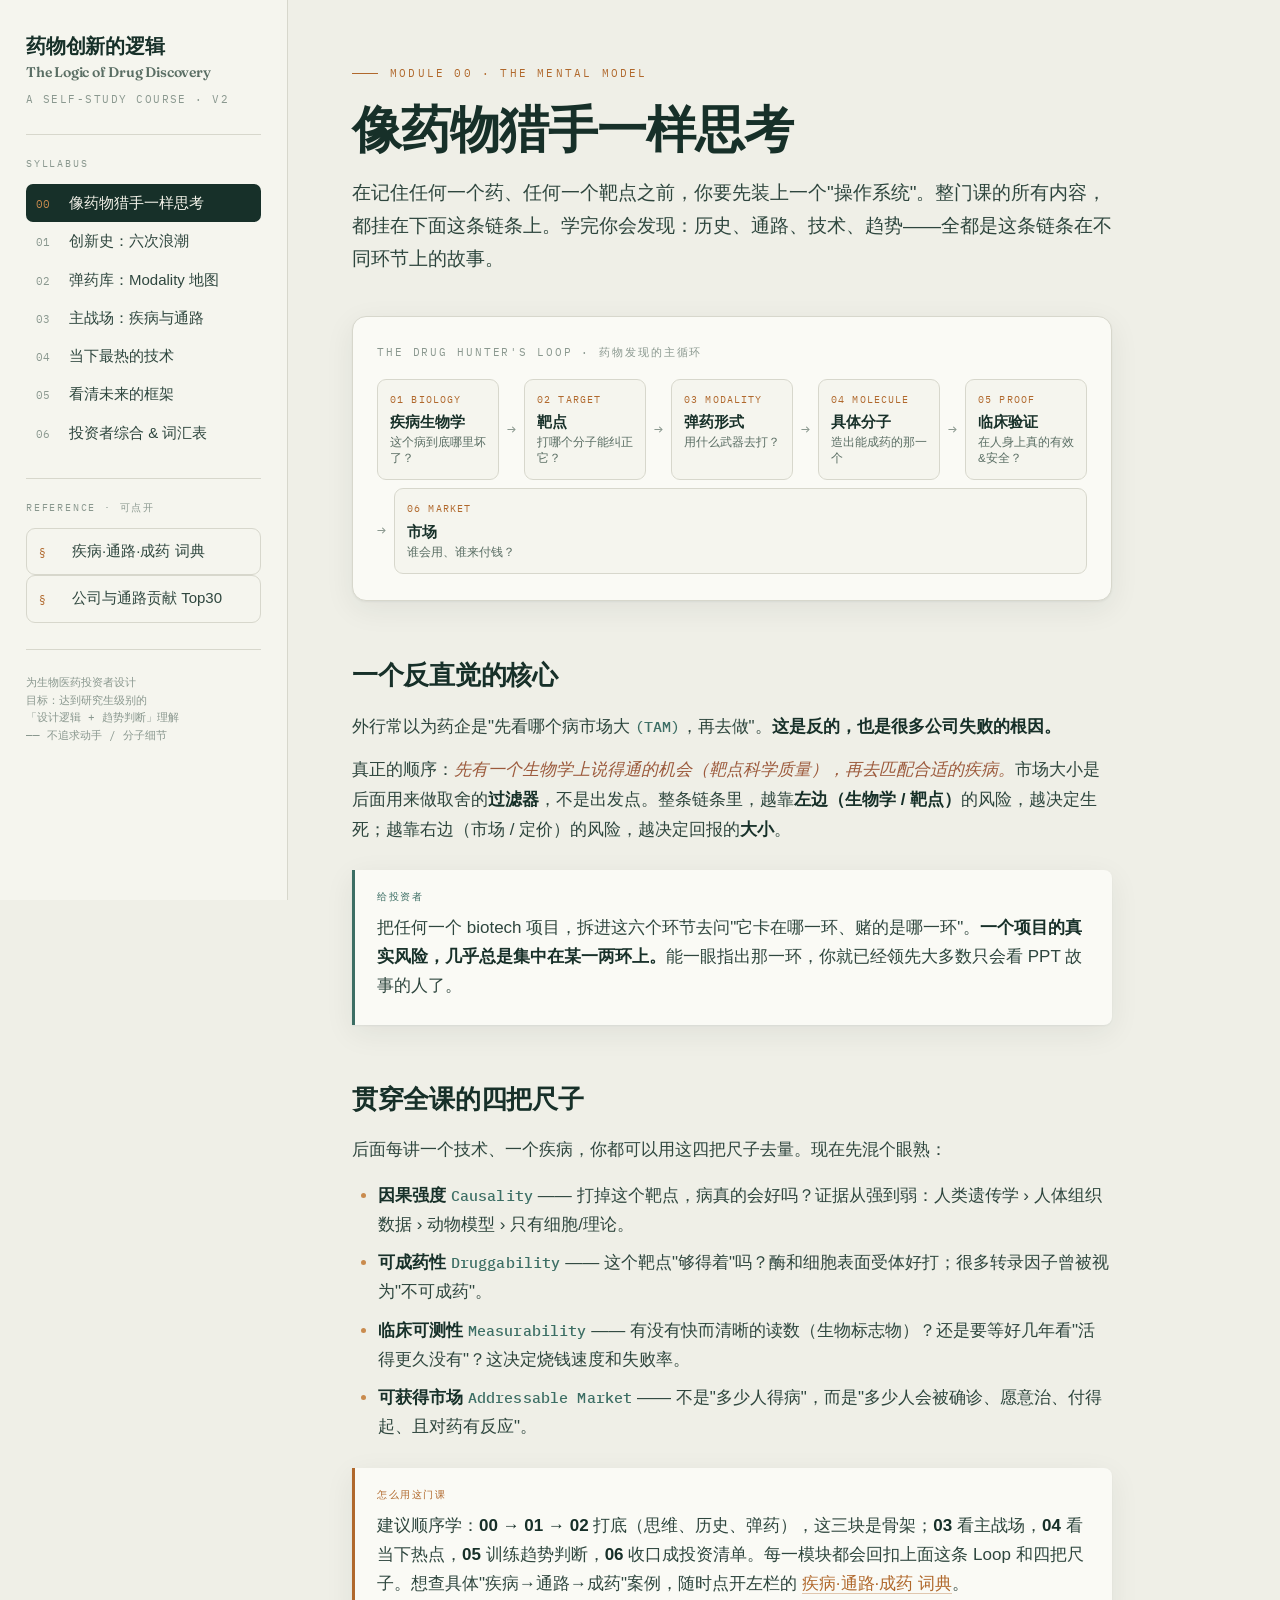
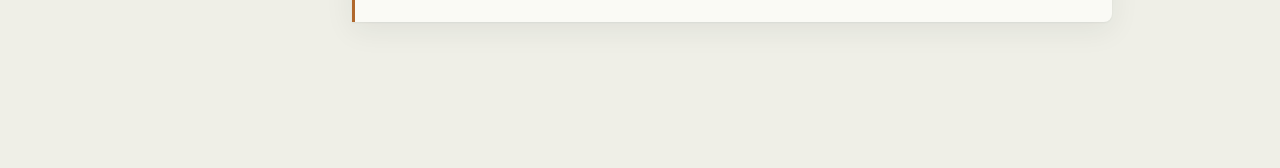
==== commit 1cfb15c8: "abc" ====
--- a/index.html
+++ b/index.html
@@ -33,6 +33,7 @@
     <div class="nav-label">Reference · 可点开</div>
     <nav>
       <a class="nav-item link" href="dict/index.html"><span class="num">§</span><span class="txt">疾病·通路·成药 词典</span></a>
+      <a class="nav-item link" href="dict/companies.html"><span class="num">§</span><span class="txt">公司与通路贡献 Top30</span></a>
     </nav>
     <div class="rail-divider"></div>
     <div class="rail-foot">
--- a/assets/styles.css
+++ b/assets/styles.css
@@ -210,6 +210,14 @@
 .meter i{width:16px;height:5px;border-radius:2px;background:var(--line-strong)}
 .meter i.on{background:var(--verdigris)}
 
+/* company cards: market-cap badge + FIC/BIC inline tags */
+.badge.cap{color:var(--ink-2);background:var(--panel-2);border:1px solid var(--line-strong)}
+.badge.cap::before{display:none}
+.fic,.bic{font-family:var(--mono);font-size:9.5px;padding:1px 6px;border-radius:4px;font-weight:600;letter-spacing:.03em;white-space:nowrap;margin-left:2px}
+.fic{background:rgba(176,104,44,.15);color:var(--accent)}
+.bic{background:rgba(60,110,100,.15);color:var(--verdigris)}
+.entry .e-rank{font-family:var(--mono);font-size:13px;color:var(--accent);font-weight:600;margin-right:2px}
+
 /* section anchor headers inside dict */
 .anchor-h{scroll-margin-top:20px}
 
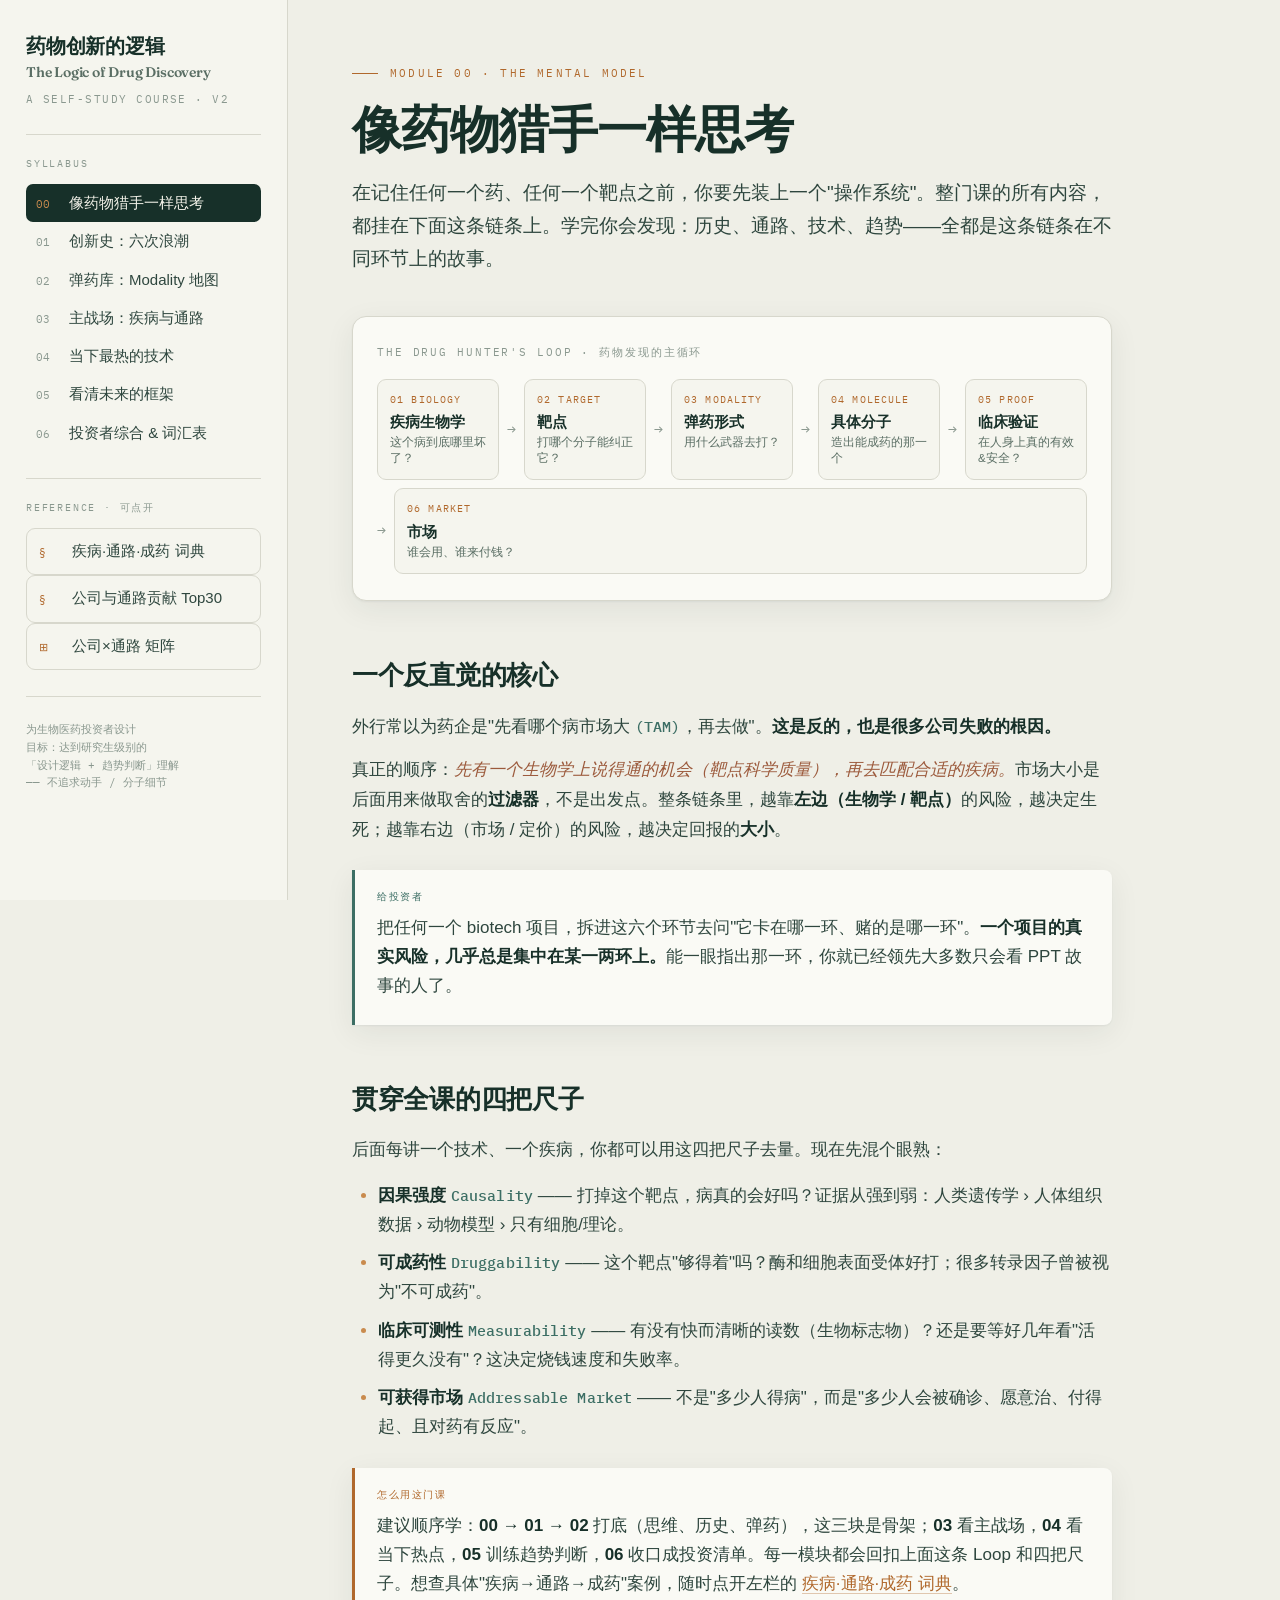
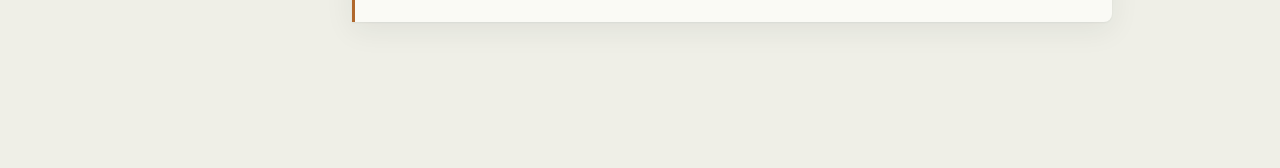
==== commit 23f79af8: "新增 公司×通路 矩阵表" ====
--- a/index.html
+++ b/index.html
@@ -34,6 +34,7 @@
     <nav>
       <a class="nav-item link" href="dict/index.html"><span class="num">§</span><span class="txt">疾病·通路·成药 词典</span></a>
       <a class="nav-item link" href="dict/companies.html"><span class="num">§</span><span class="txt">公司与通路贡献 Top30</span></a>
+      <a class="nav-item link" href="dict/matrix.html"><span class="num">⊞</span><span class="txt">公司×通路 矩阵</span></a>
     </nav>
     <div class="rail-divider"></div>
     <div class="rail-foot">
--- a/assets/styles.css
+++ b/assets/styles.css
@@ -218,6 +218,32 @@
 .bic{background:rgba(60,110,100,.15);color:var(--verdigris)}
 .entry .e-rank{font-family:var(--mono);font-size:13px;color:var(--accent);font-weight:600;margin-right:2px}
 
+/* ---------- MATRIX table (company × pathway) ---------- */
+.mtx-wrap{overflow-x:auto;margin:26px 0;border:1px solid var(--line);border-radius:12px;box-shadow:var(--shadow);-webkit-overflow-scrolling:touch}
+table.mtx{border-collapse:separate;border-spacing:0;font-size:11px;min-width:1180px;background:var(--panel)}
+.mtx th,.mtx td{border-right:1px solid var(--line);border-bottom:1px solid var(--line);padding:6px 7px;vertical-align:top;text-align:left;line-height:1.35}
+.mtx thead th{background:var(--panel-2);font-family:var(--mono);font-size:9.5px;letter-spacing:.01em;color:var(--soft);font-weight:600}
+.mtx thead .grp{text-align:center;font-family:var(--cjk);font-size:11px;color:var(--ink);border-bottom:1px solid var(--line-strong)}
+.mtx thead .grp.g-onc{background:rgba(176,104,44,.1)}
+.mtx thead .grp.g-imm{background:rgba(60,110,100,.1)}
+.mtx thead .grp.g-met{background:rgba(156,90,60,.09)}
+.mtx thead .grp.g-cns{background:rgba(90,110,100,.12)}
+.mtx thead .grp.g-rare{background:rgba(176,104,44,.07)}
+.mtx td{font-family:var(--cjk);color:var(--ink-2);min-width:76px}
+.mtx td.co,.mtx th.co{position:sticky;left:0;z-index:2;background:var(--panel);font-family:var(--cjk);font-weight:600;color:var(--ink);min-width:132px;border-right:1.5px solid var(--line-strong)}
+.mtx thead th.co{z-index:3;background:var(--panel-2)}
+.mtx td.co .rk{font-family:var(--mono);color:var(--accent);font-size:10px;margin-right:4px}
+.mtx td.co .cty{font-family:var(--mono);color:var(--faint);font-size:9px;display:block;margin-top:1px}
+.mtx tbody tr:hover td{background:var(--panel-2)}
+.mtx tbody tr:hover td.co{background:var(--panel-2)}
+.mtx td:empty{background:repeating-linear-gradient(135deg,transparent,transparent 5px,rgba(0,0,0,.014) 5px,rgba(0,0,0,.014) 6px)}
+.mtx .fic-s{color:var(--accent);font-weight:700}
+.mtx .bic-s{color:var(--verdigris);font-weight:700}
+.mtx .imp-s{color:var(--soft);font-weight:700}
+.mtx .dev-s{color:var(--faint)}
+.mtx-legend{display:flex;flex-wrap:wrap;gap:16px;font-family:var(--cjk);font-size:12.5px;color:var(--soft);margin:4px 0 0}
+.mtx-legend b{font-family:var(--mono)}
+
 /* section anchor headers inside dict */
 .anchor-h{scroll-margin-top:20px}
 
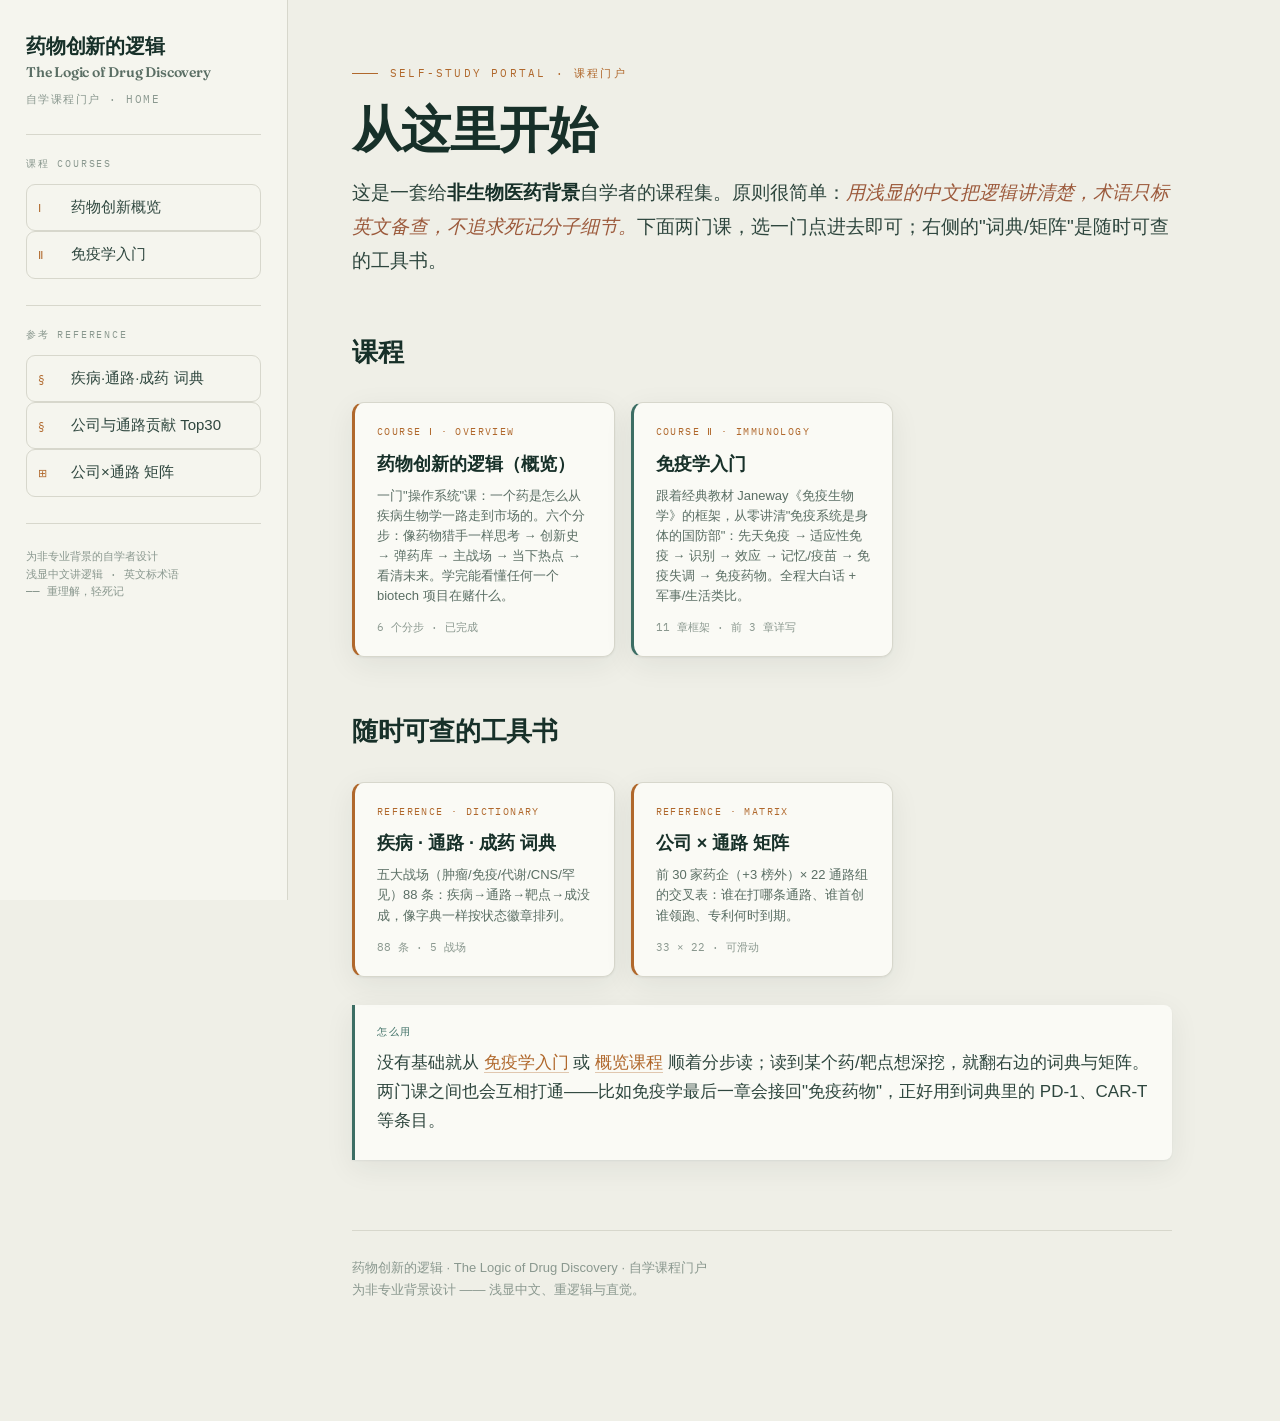
==== commit 48d71aa8: "重构为门户+两门课；新增免疫学课程(Janeway框架,前3章详写)" ====
--- a/index.html
+++ b/index.html
@@ -3,7 +3,7 @@
 <head>
 <meta charset="UTF-8">
 <meta name="viewport" content="width=device-width, initial-scale=1.0">
-<title>药物创新自学课程 · The Logic of Drug Discovery</title>
+<title>自学课程门户 · The Logic of Drug Discovery</title>
 <link rel="preconnect" href="https://fonts.googleapis.com">
 <link rel="preconnect" href="https://fonts.gstatic.com" crossorigin>
 <link href="https://fonts.googleapis.com/css2?family=Fraunces:opsz,wght@9..144,400;9..144,500;9..144,600;9..144,700&family=Spectral:wght@400;500;600&family=IBM+Plex+Mono:wght@400;500;600&display=swap" rel="stylesheet">
@@ -14,23 +14,17 @@
 <div class="scrim" id="scrim"></div>
 <div class="shell">
 
-  <!-- NAV -->
   <aside class="rail" id="rail">
     <div class="brand"><span class="cn">药物创新的逻辑</span><br><span style="font-size:14px;color:var(--soft)">The Logic of Drug Discovery</span></div>
-    <div class="brand-sub">A self-study course · v2</div>
+    <div class="brand-sub">自学课程门户 · Home</div>
     <div class="rail-divider"></div>
-    <div class="nav-label">Syllabus</div>
-    <nav id="nav">
-      <button class="nav-item active" data-target="m0"><span class="num">00</span><span class="txt">像药物猎手一样思考</span></button>
-      <button class="nav-item" data-target="m1"><span class="num">01</span><span class="txt">创新史：六次浪潮</span></button>
-      <button class="nav-item" data-target="m2"><span class="num">02</span><span class="txt">弹药库：Modality 地图</span></button>
-      <button class="nav-item" data-target="m3"><span class="num">03</span><span class="txt">主战场：疾病与通路</span></button>
-      <button class="nav-item" data-target="m4"><span class="num">04</span><span class="txt">当下最热的技术</span></button>
-      <button class="nav-item" data-target="m5"><span class="num">05</span><span class="txt">看清未来的框架</span></button>
-      <button class="nav-item" data-target="m6"><span class="num">06</span><span class="txt">投资者综合 & 词汇表</span></button>
+    <div class="nav-label">课程 Courses</div>
+    <nav>
+      <a class="nav-item link" href="overview.html"><span class="num">Ⅰ</span><span class="txt">药物创新概览</span></a>
+      <a class="nav-item link" href="immunology.html"><span class="num">Ⅱ</span><span class="txt">免疫学入门</span></a>
     </nav>
     <div class="rail-divider"></div>
-    <div class="nav-label">Reference · 可点开</div>
+    <div class="nav-label">参考 Reference</div>
     <nav>
       <a class="nav-item link" href="dict/index.html"><span class="num">§</span><span class="txt">疾病·通路·成药 词典</span></a>
       <a class="nav-item link" href="dict/companies.html"><span class="num">§</span><span class="txt">公司与通路贡献 Top30</span></a>
@@ -38,381 +32,66 @@
     </nav>
     <div class="rail-divider"></div>
     <div class="rail-foot">
-      为生物医药投资者设计<br>
-      目标：达到研究生级别的<br>「设计逻辑 + 趋势判断」理解<br>
-      —— 不追求动手 / 分子细节
+      为非专业背景的自学者设计<br>
+      浅显中文讲逻辑 · 英文标术语<br>
+      —— 重理解，轻死记
     </div>
   </aside>
 
-  <!-- MAIN -->
   <main class="main">
+    <section class="page">
+      <div class="eyebrow">Self-study Portal · 课程门户</div>
+      <h1><span class="cn">从这里开始</span></h1>
+      <p class="lede">这是一套给<strong>非生物医药背景</strong>自学者的课程集。原则很简单：<em>用浅显的中文把逻辑讲清楚，术语只标英文备查，不追求死记分子细节。</em>下面两门课，选一门点进去即可；右侧的"词典/矩阵"是随时可查的工具书。</p>
 
-    <!-- ============ MODULE 0 ============ -->
-    <section class="module active" id="m0">
-      <div class="eyebrow">Module 00 · The Mental Model</div>
-      <h1><span class="cn">像药物猎手一样思考</span></h1>
-      <p class="lede">在记住任何一个药、任何一个靶点之前，你要先装上一个"操作系统"。整门课的所有内容，都挂在下面这条链条上。学完你会发现：历史、通路、技术、趋势——全都是这条链条在不同环节上的故事。</p>
-
-      <div class="loop">
-        <div class="loop-title">The Drug Hunter's Loop · 药物发现的主循环</div>
-        <div class="chain">
-          <div class="link"><div class="k">01 Biology</div><div class="v">疾病生物学</div><div class="d">这个病到底哪里坏了？</div></div>
-          <div class="arrow">→</div>
-          <div class="link"><div class="k">02 Target</div><div class="v">靶点</div><div class="d">打哪个分子能纠正它？</div></div>
-          <div class="arrow">→</div>
-          <div class="link"><div class="k">03 Modality</div><div class="v">弹药形式</div><div class="d">用什么武器去打？</div></div>
-          <div class="arrow">→</div>
-          <div class="link"><div class="k">04 Molecule</div><div class="v">具体分子</div><div class="d">造出能成药的那一个</div></div>
-          <div class="arrow">→</div>
-          <div class="link"><div class="k">05 Proof</div><div class="v">临床验证</div><div class="d">在人身上真的有效&安全？</div></div>
-          <div class="arrow">→</div>
-          <div class="link"><div class="k">06 Market</div><div class="v">市场</div><div class="d">谁会用、谁来付钱？</div></div>
-        </div>
+      <h2><span class="cn">课程</span></h2>
+      <div class="grid">
+        <a class="tile" href="overview.html">
+          <div class="t-k">Course Ⅰ · Overview</div>
+          <div class="t-h">药物创新的逻辑（概览）</div>
+          <div class="t-d">一门"操作系统"课：一个药是怎么从疾病生物学一路走到市场的。六个分步：像药物猎手一样思考 → 创新史 → 弹药库 → 主战场 → 当下热点 → 看清未来。学完能看懂任何一个 biotech 项目在赌什么。</div>
+          <div class="t-n">6 个分步 · 已完成</div>
+        </a>
+        <a class="tile" href="immunology.html" style="border-left-color:var(--verdigris)">
+          <div class="t-k">Course Ⅱ · Immunology</div>
+          <div class="t-h">免疫学入门</div>
+          <div class="t-d">跟着经典教材 Janeway《免疫生物学》的框架，从零讲清"免疫系统是身体的国防部"：先天免疫 → 适应性免疫 → 识别 → 效应 → 记忆/疫苗 → 免疫失调 → 免疫药物。全程大白话 + 军事/生活类比。</div>
+          <div class="t-n">11 章框架 · 前 3 章详写</div>
+        </a>
       </div>
 
-      <h2><span class="cn">一个反直觉的核心</span></h2>
-      <p>外行常以为药企是"先看哪个病市场大 <span class="en">(TAM)</span>，再去做"。<strong>这是反的，也是很多公司失败的根因。</strong></p>
-      <p>真正的顺序：<em>先有一个生物学上说得通的机会（靶点科学质量），再去匹配合适的疾病。</em>市场大小是后面用来做取舍的<strong>过滤器</strong>，不是出发点。整条链条里，越靠<strong>左边（生物学 / 靶点）</strong>的风险，越决定生死；越靠右边（市场 / 定价）的风险，越决定回报的<strong>大小</strong>。</p>
-
-      <div class="note investor">
-        <span class="tag">给投资者</span>
-        <p>把任何一个 biotech 项目，拆进这六个环节去问"它卡在哪一环、赌的是哪一环"。<strong>一个项目的真实风险，几乎总是集中在某一两环上。</strong>能一眼指出那一环，你就已经领先大多数只会看 PPT 故事的人了。</p>
-      </div>
-
-      <h2><span class="cn">贯穿全课的四把尺子</span></h2>
-      <p>后面每讲一个技术、一个疾病，你都可以用这四把尺子去量。现在先混个眼熟：</p>
-      <ul>
-        <li><strong>因果强度</strong> <span class="en">Causality</span> —— 打掉这个靶点，病真的会好吗？证据从强到弱：人类遗传学 › 人体组织数据 › 动物模型 › 只有细胞/理论。</li>
-        <li><strong>可成药性</strong> <span class="en">Druggability</span> —— 这个靶点"够得着"吗？酶和细胞表面受体好打；很多转录因子曾被视为"不可成药"。</li>
-        <li><strong>临床可测性</strong> <span class="en">Measurability</span> —— 有没有快而清晰的读数（生物标志物）？还是要等好几年看"活得更久没有"？这决定烧钱速度和失败率。</li>
-        <li><strong>可获得市场</strong> <span class="en">Addressable Market</span> —— 不是"多少人得病"，而是"多少人会被确诊、愿意治、付得起、且对药有反应"。</li>
-      </ul>
-
-      <div class="note">
-        <span class="tag">怎么用这门课</span>
-        <p>建议顺序学：<strong>00 → 01 → 02</strong> 打底（思维、历史、弹药），这三块是骨架；<strong>03</strong> 看主战场，<strong>04</strong> 看当下热点，<strong>05</strong> 训练趋势判断，<strong>06</strong> 收口成投资清单。每一模块都会回扣上面这条 Loop 和四把尺子。想查具体"疾病→通路→成药"案例，随时点开左栏的 <a href="dict/index.html">疾病·通路·成药 词典</a>。</p>
-      </div>
-    </section>
-
-    <!-- ============ MODULE 1 ============ -->
-    <section class="module" id="m1">
-      <div class="eyebrow">Module 01 · History as Logic</div>
-      <h1><span class="cn">创新史：六次浪潮</span></h1>
-      <p class="lede">历史不要背年份，要看"逻辑接力"：每一波都是因为上一代解决不了某个问题，而某个新工具刚好把它破了。看懂这六波，你就懂了"为什么现在的前沿长这样"——因为它们都是被前面的墙逼出来的。</p>
-
-      <div class="waves">
-        <div class="wave"><div class="yr">~1900<br>之前</div><div class="dot"></div><div class="body">
-          <h3>浪潮一 · 偶然与天然产物 <span class="en">Serendipity</span></h3>
-          <p class="prob">阿司匹林（柳树皮）、洋地黄（毛地黄）、青霉素（霉菌）。<b>特点：先有药，后懂理。</b>我们在完全不懂机制的情况下，靠观察和运气找到了有效物质。这解释了为什么药理学的底色是"天然产物"。</p>
-        </div></div>
-        <div class="wave"><div class="yr">1950s<br>–70s</div><div class="dot"></div><div class="body">
-          <h3>浪潮二 · 受体药理与理性小分子 <span class="en">Rational Small Molecules</span></h3>
-          <p class="prob">James Black 用"受体"概念<b>设计</b>出 β-受体阻滞剂、H2 阻滞剂（治胃溃疡）。<b>关键转折：从"碰运气"变成"针对一个靶点去设计"</b>——"靶点导向"思维就此诞生。小分子口服药的黄金时代。</p>
-        </div></div>
-        <div class="wave"><div class="yr">1980s</div><div class="dot"></div><div class="body">
-          <h3>浪潮三 · 生物技术与重组蛋白 <span class="en">Recombinant Proteins</span></h3>
-          <p class="prob">用基因工程让细菌/细胞<b>生产人类蛋白</b>当药：重组胰岛素、EPO（升血红蛋白）、生长激素。<b>破的墙：</b>有些病是"缺一种蛋白"，小分子造不出蛋白，生物技术能。Genentech / Amgen 这一代崛起。</p>
-        </div></div>
-        <div class="wave"><div class="yr">1990s<br>–2000s</div><div class="dot"></div><div class="body">
-          <h3>浪潮四 · 单克隆抗体革命 <span class="en">The mAb Revolution</span></h3>
-          <p class="prob">抗体是"能精准识别一个目标的导弹"。Humira（抗 TNF，治自免）成为史上最畅销药；后来 PD-1/CTLA-4 免疫检查点抗体<b>改写了肿瘤治疗</b>。<b>破的墙：</b>细胞外的靶点（受体、细胞因子）用抗体打，又准又强。</p>
-        </div></div>
-        <div class="wave"><div class="yr">2000s<br>–10s</div><div class="dot"></div><div class="body">
-          <h3>浪潮五 · 基因组学与精准靶向 <span class="en">Genomics / Targeted Tx</span></h3>
-          <p class="prob">Gleevec（imatinib）证明：找到癌症的"驱动突变"（BCR-ABL），精准打它，能把绝症变慢性病。<b>核心思想："oncogene addiction"</b>——肿瘤上瘾于某个突变，掐断就崩。激酶抑制剂大爆发，"精准医疗 + 生物标志物分层"成为范式。</p>
-        </div></div>
-        <div class="wave"><div class="yr">2015<br>–至今</div><div class="dot"></div><div class="body">
-          <h3>浪潮六 · 新模态大爆发 <span class="en">The New Modalities</span></h3>
-          <p class="prob">RNA（siRNA、mRNA 疫苗）、细胞治疗（CAR-T）、基因治疗（AAV）、基因编辑（CRISPR）、蛋白降解（PROTAC）。<b>破的墙：</b>过去"不可成药"的靶点、"缺个基因"的遗传病，现在有了新武器。<b>这是你现在所处的时代——也是投资机会最密集的地方。</b></p>
-        </div></div>
+      <h2><span class="cn">随时可查的工具书</span></h2>
+      <div class="grid">
+        <a class="tile" href="dict/index.html">
+          <div class="t-k">Reference · Dictionary</div>
+          <div class="t-h">疾病 · 通路 · 成药 词典</div>
+          <div class="t-d">五大战场（肿瘤/免疫/代谢/CNS/罕见）88 条：疾病→通路→靶点→成没成，像字典一样按状态徽章排列。</div>
+          <div class="t-n">88 条 · 5 战场</div>
+        </a>
+        <a class="tile" href="dict/matrix.html">
+          <div class="t-k">Reference · Matrix</div>
+          <div class="t-h">公司 × 通路 矩阵</div>
+          <div class="t-d">前 30 家药企（+3 榜外）× 22 通路组的交叉表：谁在打哪条通路、谁首创谁领跑、专利何时到期。</div>
+          <div class="t-n">33 × 22 · 可滑动</div>
+        </a>
       </div>
 
       <div class="note investor">
-        <span class="tag">趋势读法</span>
-        <p>注意这条"接力"的方向：<strong>从细胞外 → 细胞内 → 基因层面</strong>，从"控制症状 → 改造疾病 → 一次性治愈"。每一波新工具，都在把上一波"够不着的靶点"变成"够得着"。<em>下一次机会，往往就藏在"某个老靶点 + 某种新弹药"的组合里。</em></p>
-      </div>
-    </section>
-
-    <!-- ============ MODULE 2 ============ -->
-    <section class="module" id="m2">
-      <div class="eyebrow">Module 02 · The Arsenal</div>
-      <h1><span class="cn">弹药库：Modality 地图</span></h1>
-      <p class="lede">这是整门课最该内化的一张图。"Modality"（药物模态/弹药形式）决定了你能打哪种靶点、药效多久、多贵、多难造。看懂弹药与靶点的匹配关系，你就掌握了 biotech 世界的"元规则"。</p>
-
-      <p>组织这张地图，只需要两条轴：</p>
-      <ul>
-        <li><strong>横轴 · 靶点在哪里？</strong> 细胞<em>外</em>（受体、细胞因子、循环蛋白）→ 抗体/蛋白最擅长；细胞<em>内</em>但有"口袋"→ 小分子；细胞内且"光滑无口袋"→ 需要降解剂或基因层面的手段。</li>
-        <li><strong>纵轴 · 药效多持久？</strong> 每天吃一次的小分子 → 几周一针的抗体 → 几个月一针的 siRNA → <em>一次性、可能终身有效</em>的基因治疗。越持久，越接近"治愈"，但也越贵、越不可逆。</li>
-      </ul>
-
-      <div class="mapwrap">
-        <div class="cap">Modality Map · 弹药定位象限（横=靶点位置，纵=作用持久度）</div>
-        <div class="plot">
-          <div class="axis-y"><span>持久 · 一次性</span><span>短效 · 每日</span></div>
-          <div class="pt a" style="left:22%;bottom:14%"><div class="b"></div><div class="lab">小分子 Small mol.</div></div>
-          <div class="pt a" style="left:30%;bottom:30%"><div class="b"></div><div class="lab">口服肽 Peptide</div></div>
-          <div class="pt" style="left:78%;bottom:38%"><div class="b"></div><div class="lab">抗体 mAb</div></div>
-          <div class="pt" style="left:84%;bottom:52%"><div class="b"></div><div class="lab">ADC / 双抗</div></div>
-          <div class="pt" style="left:70%;bottom:26%"><div class="b"></div><div class="lab">重组蛋白</div></div>
-          <div class="pt a" style="left:34%;bottom:64%"><div class="b"></div><div class="lab">siRNA / ASO</div></div>
-          <div class="pt a" style="left:26%;bottom:80%"><div class="b"></div><div class="lab">降解剂 PROTAC</div></div>
-          <div class="pt" style="left:56%;bottom:88%"><div class="b"></div><div class="lab">mRNA</div></div>
-          <div class="pt a" style="left:40%;bottom:93%"><div class="b"></div><div class="lab">基因治疗/编辑</div></div>
-          <div class="pt" style="left:88%;bottom:90%"><div class="b"></div><div class="lab">细胞治疗 CAR-T</div></div>
-          <div class="axis-x"><span>← 细胞内 Intracellular</span><span>细胞外 Extracellular →</span></div>
-        </div>
-        <div class="map-legend">
-          <span><span class="dota"></span> 主要打细胞内靶点</span>
-          <span><span class="dotv"></span> 主要打细胞外 / 表面靶点</span>
-        </div>
-      </div>
-
-      <h2><span class="cn">每种弹药，一句话记住它</span></h2>
-      <table class="tbl">
-        <tr><th>弹药</th><th>本质（大白话）</th><th>甜蜜点</th><th>最大软肋</th></tr>
-        <tr><td>小分子<br><span class="en">Small molecule</span></td><td>能钻进细胞、塞进蛋白口袋的小化学分子</td><td>细胞内靶点、口服、便宜、可规模化</td><td>需要有"口袋"；选择性差易脱靶</td></tr>
-        <tr><td>抗体<br><span class="en">mAb</span></td><td>精准识别一个目标的"生物导弹"</td><td>细胞外/表面靶点，准、强、长效</td><td>进不了细胞；要打针；贵</td></tr>
-        <tr><td>ADC</td><td>抗体（导航）+ 毒素（弹头）</td><td>把化疗毒素<em>定点</em>投到癌细胞</td><td>毒素脱靶、载荷/连接子工程难</td></tr>
-        <tr><td>双抗/T细胞衔接器<br><span class="en">Bispecific</span></td><td>一手抓癌细胞、一手拽免疫细胞去杀它</td><td>"现成"免疫激活，无需改造病人细胞</td><td>细胞因子风暴等安全性</td></tr>
-        <tr><td>siRNA / ASO<br><span class="en">Oligo</span></td><td>在源头"关掉"某个基因的表达（少造某蛋白）</td><td>肝脏靶点、几个月一针、极长效</td><td>递送难（目前主要到肝）</td></tr>
-        <tr><td>mRNA</td><td>给身体一份"图纸"，让它自己造蛋白/抗原</td><td>疫苗、快速可编程、平台化</td><td>递送（LNP）、稳定性、瞬时表达</td></tr>
-        <tr><td>基因治疗<br><span class="en">AAV</span></td><td>把一个正常基因"补"进去</td><td>单基因遗传病，<em>一次性可能治愈</em></td><td>贵到天价、不可逆、免疫反应</td></tr>
-        <tr><td>基因编辑<br><span class="en">CRISPR</span></td><td>直接"改写"DNA 里的错字</td><td>从根上修复致病突变</td><td>脱靶、递送、伦理与长期安全</td></tr>
-        <tr><td>细胞治疗<br><span class="en">CAR-T</span></td><td>把病人自己的免疫细胞取出、改造、再输回去</td><td>血液肿瘤疗效惊人，可"活药"增殖</td><td>贵、个体化难规模化、实体瘤难</td></tr>
-        <tr><td>降解剂<br><span class="en">PROTAC</span></td><td>不是抑制蛋白，而是给它贴"垃圾标签"让细胞销毁它</td><td>攻克"无口袋、不可成药"的细胞内靶点</td><td>分子大、口服性/成药性挑战</td></tr>
-      </table>
-
-      <div class="note investor">
-        <span class="tag">这张图怎么变成钱</span>
-        <p>投资机会经常长这样：<strong>一个"机制已被验证、但过去弹药够不着"的靶点，遇上一种"新弹药"。</strong>例如 PCSK9 这个降胆固醇靶点，先有抗体（几周一针），后有 siRNA（半年一针，inclisiran）——同一个靶点，换更持久的弹药，就是一个新的产品周期。<em>当你看到"老靶点 + 新模态"，多看两眼。</em></p>
-      </div>
-    </section>
-
-    <!-- ============ MODULE 3 ============ -->
-    <section class="module" id="m3">
-      <div class="eyebrow">Module 03 · The Battlegrounds</div>
-      <h1><span class="cn">主战场：疾病与通路</span></h1>
-      <p class="lede">现在把弹药落到具体战场。每个疾病领域都有它的"主导通路"和"作战风格"。你不需要记通路里每个分子，但要记住：<strong>每个领域为什么长这样、钱和难度集中在哪。</strong>每个战场标题下都有「进入词典」链接，点开可查该领域逐条"疾病→通路→靶点→成药状态"的案例。</p>
-
-      <div class="note">
-        <span class="tag">配套词典</span>
-        <p>这一模块是"地图"，讲每个战场的整体格局；具体到一条条通路和药，去 <a href="dict/index.html">疾病·通路·成药 词典</a> 查——那里像字典一样按状态徽章（✅已成功 / 🔧爬坡中 / ⚠️反复失败）逐条排列。</p>
-      </div>
-
-      <h2 id="onc"><span class="cn">① 肿瘤 Oncology —— 最大、最卷、最前沿</span></h2>
-      <p>底层框架是"癌症的标志 <span class="en">Hallmarks of Cancer</span>"：癌细胞获得了持续增殖、逃避凋亡、诱导血管、逃避免疫等能力。药物就是去<strong>掐断</strong>其中某个能力。三条主线：</p>
-      <ul>
-        <li><strong>精准靶向</strong>：找到"驱动突变"（如 EGFR、ALK、KRAS），用小分子/抗体精准打。逻辑=oncogene addiction。前提是<em>先做基因检测分层</em>。</li>
-        <li><strong>免疫治疗</strong>：不直接杀癌，而是<em>松开免疫系统的刹车</em>（PD-1/PD-L1、CTLA-4 检查点抑制剂）。改写了黑色素瘤、肺癌等的预后。</li>
-        <li><strong>精准投毒 & 细胞治疗</strong>：ADC（定点化疗）、CAR-T（改造免疫细胞）、放射配体（把放射性"贴"到癌细胞上，见模块04）。</li>
-      </ul>
-      <div class="note"><span class="tag">作战风格</span><p>肿瘤=市场巨大但极度拥挤、临床终点相对可测（肿瘤缩小/生存期）。<strong>胜负手在"差异化"和"生物标志物选对人群"</strong>——小而确定的响应人群，往往比大而模糊的更值钱。 →&nbsp;<a href="dict/oncology.html">进入肿瘤词典（20+ 靶点逐条）</a></p></div>
-
-      <h2><span class="cn">② 免疫与炎症 Immunology</span></h2>
-      <p>核心是几条"细胞因子"信号在作乱：<span class="en">TNF、IL-23、IL-17、IL-4/13</span>，以及它们下游的 <span class="en">JAK-STAT</span> 通路。打法就是<strong>中和某个细胞因子</strong>（抗体）或<strong>阻断信号</strong>（JAK 抑制剂小分子）。</p>
-      <div class="note"><span class="tag">"一药多病"现象</span><p>同一条通路常在多个自免病里作乱，所以一个药能不断拓展适应症（银屑病→关节炎→肠病…），俗称 <span class="en">"pipeline in a product"</span>。这类资产的价值会随适应症扩张而滚大——投资时要看它的"适应症地图"。 →&nbsp;<a href="dict/immunology.html">进入免疫词典</a></p></div>
-
-      <h2><span class="cn">③ 代谢 Metabolic —— 当下最火的超级周期</span></h2>
-      <p>两个必须懂的故事：</p>
-      <ul>
-        <li><strong>PCSK9 = 人类遗传学的教科书案例</strong>：有人天生此基因失活，终身低胆固醇、少心血管病、还活得好好的——这几乎是"照抄人体实验答案"，所以 PCSK9 药成功率极高。<em>记住它，因为它是"因果强度"这把尺子的满分范本。</em></li>
-        <li><strong>GLP-1 = 肥胖超级周期</strong>：incretin（肠促胰素）生物学，semaglutide、tirzepatide（双靶 GIP/GLP-1）不仅降糖，还大幅减重，正在向心血管、肾、睡眠呼吸暂停、甚至成瘾等外延。这是十年一遇的 TAM 级机会（见模块04）。</li>
-      </ul>
-      <div class="note"><span class="tag">配套词典</span><p>PCSK9、GLP-1、Lp(a)、ANGPTL3、SGLT2… 逐条状态见 →&nbsp;<a href="dict/metabolic.html">进入代谢词典</a></p></div>
-
-      <h2><span class="cn">④ 神经 CNS —— 高风险的"坟场"</span></h2>
-      <p>为什么难？三座墙：<strong>血脑屏障</strong>（药进不去）、<strong>模型差</strong>（动物脑≠人脑）、<strong>终点慢而模糊</strong>（"认知退化慢一点"要等几年、上千人、几亿美元）。阿尔茨海默的淀粉样蛋白（amyloid）假说几十年屡战屡败，近年 lecanemab / donanemab 才勉强验证部分获益，争议仍大。</p>
-      <div class="note investor"><span class="tag">给投资者</span><p>CNS 的高失败率来自"临床可测性"这把尺子给了低分。新的赌注多转向<strong>有明确遗传学支撑</strong>的 CNS 病（如某些罕见神经病、亨廷顿），用它来对冲"因果不清"的风险。 →&nbsp;<a href="dict/cns.html">进入 CNS 词典</a></p></div>
-
-      <h2><span class="cn">⑤ 罕见/遗传病 Rare Disease —— 新模态的完美战场</span></h2>
-      <p>逻辑最干净：<strong>单基因病 = 一个明确的因果 + 一个明确的靶点。</strong>正好是基因治疗、siRNA、CRISPR 大显身手的地方。虽然人少，但<em>响应确定、竞争少、定价极高</em>（罕见病单价可达百万美元级），过去十年资本大量涌入。 →&nbsp;<a href="dict/rare.html">进入罕见病词典</a></p>
-
-      <table class="tbl">
-        <tr><th>领域</th><th>因果强度</th><th>临床可测性</th><th>市场特征</th></tr>
-        <tr><td>肿瘤</td><td>中–高（有驱动突变）</td><td>较好</td><td>巨大但极卷</td></tr>
-        <tr><td>免疫炎症</td><td>中–高</td><td>好</td><td>大，一药多病</td></tr>
-        <tr><td>代谢</td><td>高（如PCSK9/GLP-1）</td><td>好（血糖/体重可测）</td><td>超大 TAM</td></tr>
-        <tr><td>神经CNS</td><td>常偏低</td><td>差（慢而模糊）</td><td>大但坟场</td></tr>
-        <tr><td>罕见遗传病</td><td>很高（单基因）</td><td>视病而定</td><td>小而确定、高价</td></tr>
-      </table>
-    </section>
-
-    <!-- ============ MODULE 4 ============ -->
-    <section class="module" id="m4">
-      <div class="eyebrow">Module 04 · What's Hot Now</div>
-      <h1><span class="cn">当下最热的技术</span></h1>
-      <p class="lede">这些是当前（2025–2026）资金与人才最密集的方向。每一个都用同一个模板讲：核心想法 → 为什么是现在 → 打开了什么 → 尚存的风险。看的时候，随时用模块00的四把尺子去量它。</p>
-
-      <div class="card">
-        <h3>1 · GLP-1 与代谢超级周期</h3>
-        <p><strong>核心：</strong>肠促胰素类药物（semaglutide、双靶 tirzepatide）在减重上效果空前，并向心血管、肾病、MASH、睡眠呼吸暂停等大面积外延。<strong>为什么是现在：</strong>疗效强 + 适应症像滚雪球 + 潜在人群以亿计。<strong>前沿：</strong>口服版、三靶点、肌肉保护型、更长效。<strong>风险：</strong>供给、依从性、长期安全、支付压力。</p>
-        <div class="pills"><span class="pill">最大TAM故事</span><span class="pill">incretin</span><span class="pill">oral next</span></div>
-      </div>
-
-      <div class="card">
-        <h3>2 · ADC 抗体偶联药物</h3>
-        <p><strong>核心：</strong>抗体做导航、细胞毒素做弹头，把化疗<em>定点</em>送进癌细胞。Enhertu（trastuzumab deruxtecan）是标杆，重新定义了 HER2 治疗。<strong>为什么是现在：</strong>连接子(linker)和载荷(payload)工程成熟，"旁观者效应"扩大杀伤。<strong>打开了：</strong>把老靶点重新武器化。<strong>风险：</strong>毒性窗口、耐药、拥挤。</p>
-        <div class="pills"><span class="pill">精准投毒</span><span class="pill">linker/payload</span></div>
-      </div>
-
-      <div class="card">
-        <h3>3 · 双抗 / T 细胞衔接器</h3>
-        <p><strong>核心：</strong>一个分子两只手——抓住癌细胞，同时拽来 T 细胞把它杀掉（如 CD3×肿瘤抗原）。<strong>相对 CAR-T 的优势：</strong>"现货"、无需改造病人细胞、更易规模化。<strong>风险：</strong>细胞因子释放综合征等安全性管理。</p>
-        <div class="pills"><span class="pill">off-the-shelf</span><span class="pill">TCE</span></div>
-      </div>
-
-      <div class="card">
-        <h3>4 · 放射配体疗法 <span class="en">Radioligand / RPT</span></h3>
-        <p><strong>核心：</strong>把放射性同位素"贴"到能精准找到癌细胞的分子上，实现"定点核打击"。Pluvicto（PSMA，前列腺癌）、Lutathera 打开了这个赛道。<strong>为什么热：</strong>疗效硬 + 同位素供应链成壁垒。<strong>风险：</strong>同位素供给、给药基础设施重。</p>
-        <div class="pills"><span class="pill">isotope供应链</span><span class="pill">theranostics</span></div>
-      </div>
-
-      <div class="card">
-        <h3>5 · 体内基因编辑 & 下一代 CRISPR</h3>
-        <p><strong>核心：</strong>Casgevy（exa-cel）已成为首个获批的 CRISPR 疗法（镰状细胞/地贫）。前沿在从"体外改造再回输"走向<em>体内直接编辑</em>，以及碱基编辑/先导编辑（base/prime editing，更精准、少断裂）。<strong>打开了：</strong>从根上一次性修复遗传病。<strong>风险：</strong>递送（如何送到肝以外）、脱靶、天价。</p>
-        <div class="pills"><span class="pill">in vivo editing</span><span class="pill">base/prime</span></div>
-      </div>
-
-      <div class="card">
-        <h3>6 · siRNA 的成熟化</h3>
-        <p><strong>核心：</strong>用 GalNAc 偶联把 siRNA 精准送到肝细胞，几个月一针"关掉"致病基因。patisiran、inclisiran（PCSK9）证明了长效 + 依从性优势。<strong>下一步：</strong>突破"只能到肝"的递送边界（送到中枢、肌肉、肿瘤）。</p>
-        <div class="pills"><span class="pill">GalNAc</span><span class="pill">超长效</span></div>
-      </div>
-
-      <div class="card">
-        <h3>7 · TPD 靶向蛋白降解</h3>
-        <p><strong>核心：</strong>PROTAC / 分子胶不"抑制"蛋白，而是给它贴垃圾标签、让细胞把它<em>销毁</em>。<strong>为什么重要：</strong>能攻克大量"无口袋、传统不可成药"的细胞内靶点（转录因子、支架蛋白）。<strong>风险：</strong>分子大、口服成药性、选择性。</p>
-        <div class="pills"><span class="pill">molecular glue</span><span class="pill">undruggable→druggable</span></div>
-      </div>
-
-      <div class="card">
-        <h3>8 · AI / 计算驱动的药物发现</h3>
-        <p><strong>核心：</strong>AlphaFold 把"预测蛋白结构"从难题变成常规；de novo 蛋白设计、生成式分子设计、AI 读病理/筛靶点正在铺开。<strong>务实的判断：</strong>AI 目前最实在的价值在<em>早期（靶点发现、结构、先导优化、试验设计）</em>——它压缩的是<strong>发现阶段的时间和成本</strong>，但<em>还改变不了"临床能不能成"这个最大的赌注</em>。别把 AI 当成能绕过临床风险的银弹。</p>
-        <div class="pills"><span class="pill">AlphaFold</span><span class="pill">生成式设计</span><span class="pill">别神化</span></div>
-      </div>
-
-      <div class="note investor">
-        <span class="tag">识别炒作 vs 真突破</span>
-        <p>一个朴素的过滤器：<strong>它是压缩了"发现成本"，还是真的降低了"临床失败率"？</strong>前者有价值但容易被高估（很多公司在这），后者才是稀缺的圣杯。任何声称"AI 让药必成"的说法，都要打问号。</p>
-      </div>
-    </section>
-
-    <!-- ============ MODULE 5 ============ -->
-    <section class="module" id="m5">
-      <div class="eyebrow">Module 05 · Reading the Future</div>
-      <h1><span class="cn">看清未来的框架</span></h1>
-      <p class="lede">前面给的是"知识"，这一模块给的是"元技能"——一组能让你在新技术出现时，自己判断它有多大、多快、值不值的思维工具。这是你从"学过"走向"看得懂未来"的关键。</p>
-
-      <h2><span class="cn">框架一 · "不可成药 → 可成药"引擎</span></h2>
-      <p>药物创新最持久的引擎，就是不断把"够不着的靶点"变成"够得着"。KRAS 曾被认为不可成药几十年，sotorasib 等 G12C 抑制剂证明了它可以。<strong>每当一种新弹药诞生，它就解锁了一整批过去被判死刑的靶点。</strong></p>
-      <div class="note"><span class="tag">怎么用</span><p>盯住"新弹药 × 存量已知靶点"的笛卡尔积。一个成熟的新模态出现时，问：<em>它让哪一批过去做不了的靶点，突然变得可做了？</em>那批靶点里，就藏着下一波管线。</p></div>
-
-      <h2><span class="cn">框架二 · 模态的 S 曲线</span></h2>
-      <p>每种模态都会走一条成熟曲线：<strong>概念验证 → 首个获批（惊艳但粗糙）→ 平台化 / 工程化成熟 → 规模化降本</strong>。抗体、siRNA 都走完了大半；细胞治疗、基因编辑还在中段（贵、难规模化）。<em>判断一个模态处在曲线哪一段，就能判断它未来的空间与瓶颈。</em>瓶颈通常是同一个词——<strong>递送 Delivery</strong>。</p>
-
-      <h2><span class="cn">框架三 · 价值向"平台"迁移</span></h2>
-      <p>单个药是资产，能反复产药的<strong>平台/技术</strong>是复利机器。mRNA（LNP 递送 + 可编程序列）、GalNAc-siRNA、通用型细胞治疗——它们的价值不在某一个产品，而在"能不断量产新产品"。<em>看一家公司，分清它卖的是"一个药"还是"一台产药机"。</em></p>
-
-      <h2><span class="cn">框架四 · 从"治疗"到"治愈"到"预防"</span></h2>
-      <p>大方向：慢性给药（终身吃药）→ 一次性治愈（基因/细胞）→ 早筛与预防（多癌早筛、遗传风险干预）。越往后，单次价值越高、支付模式越需要重构（一次性天价药 vs 分期付款/按疗效付费）。</p>
-
-      <h2><span class="cn">框架五 · 别忘了"非科学"的力量</span></h2>
-      <p>三股会重塑格局的外部力量，投资者尤其要盯：</p>
-      <ul>
-        <li><strong>支付与政策</strong>：美国 IRA 让 Medicare 可以谈判药价、专利悬崖（2028 前后一大批重磅药到期）——直接改变现金流与并购动机。</li>
-        <li><strong>中国 biotech 崛起</strong>：越来越多"first/best-in-class"资产从中国 license-out 给跨国药企（对外授权潮），改变了创新的地理与估值。</li>
-        <li><strong>技术融合</strong>：AI + 自动化实验室（干湿闭环）+ 合成生物学，正在压缩"发现"阶段，长期或改变整个行业的成本结构。</li>
-      </ul>
-
-      <div class="note investor">
-        <span class="tag">趋势判断的一页纸</span>
-        <p>看到任何"新东西"，连问五题：① 它把哪批不可成药的靶点解锁了？ ② 它在 S 曲线哪一段、瓶颈是不是递送？ ③ 它是一个药还是一台产药机？ ④ 它把治疗往"治愈/预防"推了多远？ ⑤ 政策/支付/地缘会怎么放大或压制它？ —— 能答这五题，你就具备了研究生级的趋势判断力。</p>
-      </div>
-    </section>
-
-    <!-- ============ MODULE 6 ============ -->
-    <section class="module" id="m6">
-      <div class="eyebrow">Module 06 · Synthesis</div>
-      <h1><span class="cn">投资者综合 & 词汇表</span></h1>
-      <p class="lede">把整门课收口成你能直接用的东西：一张拷问项目的清单、一份必备词汇、一条持续学习的路径。</p>
-
-      <h2><span class="cn">拷问任何 biotech 项目的六问</span></h2>
-      <ul class="checklist">
-        <li data-n="1"><b>因果强度：</b>靶点的人类遗传学证据强吗？（预测成败的单一最强指标）</li>
-        <li data-n="2"><b>机制验证：</b>这个机制被临床验证过了吗？还是拿你的钱去当第一个小白鼠？</li>
-        <li data-n="3"><b>临床可测性：</b>终点是快而清晰，还是慢而模糊？（决定烧钱速度与失败率）</li>
-        <li data-n="4"><b>竞争身份：</b>它是 first / best / me-too？有真差异化吗？（best-in-class 常是甜蜜点）</li>
-        <li data-n="5"><b>可获得市场：</b>是"小而确定、能高价、竞争少"，还是"大而拥挤、被医保压价"？</li>
-        <li data-n="6"><b>平台匹配：</b>它的弹药平台，配得上它选的靶点吗？它卖的是一个药还是一台产药机？</li>
-      </ul>
-
-      <h2><span class="cn">最小必备词汇表</span></h2>
-      <table class="tbl">
-        <tr><th>术语</th><th>一句话</th></tr>
-        <tr><td>Target 靶点</td><td>药物直接作用的那个分子（多为蛋白）</td></tr>
-        <tr><td>Modality 模态</td><td>药物的"弹药形式"（小分子/抗体/RNA/细胞…）</td></tr>
-        <tr><td>Mechanism of Action (MoA)</td><td>药是"怎么起效"的机制</td></tr>
-        <tr><td>Druggability</td><td>靶点"够不够得着"、能不能被药抓住</td></tr>
-        <tr><td>Biomarker 生物标志物</td><td>能快速读出"药起没起效/选对没选对人"的指标</td></tr>
-        <tr><td>First / Best-in-class</td><td>第一个做这机制 / 不是第一但做得最好</td></tr>
-        <tr><td>Proof of Concept (PoC)</td><td>首次在人身上证明"这机制真的有用"</td></tr>
-        <tr><td>Phase I / II / III</td><td>临床三阶段：安全 → 初步有效 → 大规模确证</td></tr>
-        <tr><td>Oncogene addiction</td><td>肿瘤"上瘾"于某个驱动突变，掐断就崩</td></tr>
-        <tr><td>Delivery 递送</td><td>把药精准送到该去的组织——新模态的永恒瓶颈</td></tr>
-        <tr><td>Pipeline-in-a-product</td><td>一个药靠不断扩适应症滚出多重价值</td></tr>
-      </table>
-
-      <h2><span class="cn">怎么持续保持"研究生级"</span></h2>
-      <p>这门课给你骨架，前沿要靠持续输入来更新。建议长期跟：</p>
-      <ul>
-        <li><strong>综述级</strong>：<span class="en">Nature Reviews Drug Discovery</span>（读它的 review 和年度获批盘点，性价比最高）。</li>
-        <li><strong>行业新闻</strong>：<span class="en">Endpoints News、STAT、Fierce Biotech</span>（交易、临床读数、监管动态）。</li>
-        <li><strong>一手信息</strong>：大药企的 <span class="en">R&amp;D Day</span>、ASCO/AACR/ASH 等大会摘要、FDA 获批公告。</li>
-        <li><strong>方法</strong>：每遇到一个新药/新技术，强迫自己用<em>模块00的四把尺子 + 模块05的五问</em>过一遍。练二十次，判断力就成肌肉记忆。</li>
-      </ul>
-
-      <div class="note investor">
-        <span class="tag">你现在的水平</span>
-        <p>如果你能拿起一个陌生的 biotech，说清楚：它在 Loop 的哪一环下注、四把尺子各打几分、处在哪个模态的 S 曲线、以及它是药还是产药机——<strong>你已经具备了研究生级的"设计逻辑 + 趋势判断"理解力。</strong>剩下的只是把这套框架，在越来越多真实案例上磨快。</p>
+        <span class="tag">怎么用</span>
+        <p>没有基础就从 <a href="immunology.html">免疫学入门</a> 或 <a href="overview.html">概览课程</a> 顺着分步读；读到某个药/靶点想深挖，就翻右边的词典与矩阵。两门课之间也会互相打通——比如免疫学最后一章会接回"免疫药物"，正好用到词典里的 PD-1、CAR-T 等条目。</p>
       </div>
 
       <div class="footer-note">
-        药物创新的逻辑 · The Logic of Drug Discovery · v2 自学课程<br>
-        为生物医药投资者设计 —— 重逻辑与趋势，轻分子细节。配套「疾病·通路·成药 词典」逐条深挖。
+        药物创新的逻辑 · The Logic of Drug Discovery · 自学课程门户<br>
+        为非专业背景设计 —— 浅显中文、重逻辑与直觉。
       </div>
     </section>
-
   </main>
 </div>
-
 <script>
-  const nav=document.getElementById('nav');
-  const items=[...document.querySelectorAll('.nav-item[data-target]')];
-  const mods=[...document.querySelectorAll('.module')];
-  const rail=document.getElementById('rail');
-  const scrim=document.getElementById('scrim');
-  const menuBtn=document.getElementById('menuBtn');
-
-  function show(id){
-    if(!mods.some(m=>m.id===id)) id='m0';
-    items.forEach(i=>i.classList.toggle('active',i.dataset.target===id));
-    mods.forEach(m=>m.classList.toggle('active',m.id===id));
-    document.querySelector('.main').scrollTo?.(0,0);
-    window.scrollTo({top:0,behavior:'instant' in window?'instant':'auto'});
-    closeRail();
-  }
-  nav.addEventListener('click',e=>{
-    const b=e.target.closest('.nav-item[data-target]'); if(!b)return;
-    history.replaceState(null,'','#'+b.dataset.target);
-    show(b.dataset.target);
-  });
-  // honor #m3 style deep-links from sub-pages
-  show((location.hash||'#m0').slice(1));
-  window.addEventListener('hashchange',()=>show((location.hash||'#m0').slice(1)));
-  function openRail(){rail.classList.add('open');scrim.classList.add('show')}
-  function closeRail(){rail.classList.remove('open');scrim.classList.remove('show')}
-  menuBtn.addEventListener('click',openRail);
-  scrim.addEventListener('click',closeRail);
+  const rail=document.getElementById('rail'),scrim=document.getElementById('scrim'),menuBtn=document.getElementById('menuBtn');
+  menuBtn.addEventListener('click',()=>{rail.classList.add('open');scrim.classList.add('show')});
+  scrim.addEventListener('click',()=>{rail.classList.remove('open');scrim.classList.remove('show')});
 </script>
 </body>
 </html>
--- a/assets/styles.css
+++ b/assets/styles.css
@@ -112,13 +112,13 @@
 /* ---------- HERO LOOP (signature spine) ---------- */
 .loop{margin:40px 0 8px;padding:26px 24px;background:var(--panel);border:1px solid var(--line);border-radius:14px;box-shadow:var(--shadow)}
 .loop-title{font-family:var(--mono);font-size:10.5px;letter-spacing:.18em;text-transform:uppercase;color:var(--faint);margin-bottom:18px}
-.chain{display:flex;flex-wrap:wrap;align-items:stretch;gap:8px}
-.link{flex:1 1 120px;min-width:112px;background:var(--panel-2);border:1px solid var(--line);border-radius:9px;padding:12px 12px 13px;position:relative}
+.chain{display:flex;flex-wrap:nowrap;align-items:stretch;gap:8px;overflow-x:auto}
+.link{flex:1 1 0;min-width:94px;background:var(--panel-2);border:1px solid var(--line);border-radius:9px;padding:12px 11px 13px;position:relative}
 .link .k{font-family:var(--mono);font-size:9.5px;letter-spacing:.12em;color:var(--accent);text-transform:uppercase}
 .link .v{font-family:var(--cjk);font-weight:600;font-size:14.5px;margin-top:5px;color:var(--ink);line-height:1.25}
 .link .d{font-family:var(--cjk);font-size:11.5px;color:var(--soft);margin-top:4px;line-height:1.35}
 .chain .arrow{display:flex;align-items:center;color:var(--faint);font-family:var(--mono);font-size:15px}
-@media(max-width:640px){.chain .arrow{transform:rotate(90deg)}}
+.chain .arrow{flex:0 0 auto}
 
 /* ---------- WAVES TIMELINE (signature #1) ---------- */
 .waves{margin:30px 0}
@@ -140,7 +140,8 @@
 .axis-x{position:absolute;bottom:-30px;left:0;right:0;display:flex;justify-content:space-between;font-family:var(--mono);font-size:10.5px;color:var(--soft);letter-spacing:.04em}
 /* FIX: 旧版把中文纵轴标签整体倒转（上下颠倒）。
    改为纯竖排 vertical-rl + 字正立，上=持久、下=短效自然排列。 */
-.axis-y{position:absolute;top:0;bottom:0;left:-16px;display:flex;flex-direction:column;justify-content:space-between;writing-mode:vertical-rl;text-orientation:upright;font-family:var(--mono);font-size:10px;color:var(--soft);letter-spacing:.12em}
+.axis-y{position:absolute;top:0;bottom:0;left:-16px;display:flex;flex-direction:column;justify-content:space-between;font-family:var(--mono);font-size:10px;color:var(--soft);letter-spacing:.12em}
+.axis-y span{writing-mode:vertical-rl;text-orientation:upright}
 .pt{position:absolute;transform:translate(-50%,50%);text-align:center}
 .pt .b{width:12px;height:12px;border-radius:50%;background:var(--verdigris);margin:0 auto 4px;box-shadow:0 0 0 4px rgba(60,110,100,.14)}
 .pt.a .b{background:var(--accent);box-shadow:0 0 0 4px rgba(176,104,44,.14)}
@@ -230,8 +231,11 @@
 .mtx thead .grp.g-cns{background:rgba(90,110,100,.12)}
 .mtx thead .grp.g-rare{background:rgba(176,104,44,.07)}
 .mtx td{font-family:var(--cjk);color:var(--ink-2);min-width:76px}
-.mtx td.co,.mtx th.co{position:sticky;left:0;z-index:2;background:var(--panel);font-family:var(--cjk);font-weight:600;color:var(--ink);min-width:132px;border-right:1.5px solid var(--line-strong)}
+.mtx td.co,.mtx th.co{position:sticky;left:0;z-index:2;background:var(--panel);font-family:var(--cjk);font-weight:600;color:var(--ink);min-width:138px;border-right:1px solid var(--line)}
 .mtx thead th.co{z-index:3;background:var(--panel-2)}
+.mtx td.cnt,.mtx th.cnt{position:sticky;left:138px;z-index:2;background:var(--panel-2);font-family:var(--mono);font-size:10px;line-height:1.5;text-align:center;min-width:48px;border-right:1.5px solid var(--line-strong)}
+.mtx thead th.cnt{z-index:3}
+.mtx td.cnt .fic-s,.mtx td.cnt .bic-s,.mtx td.cnt .imp-s{font-weight:700}
 .mtx td.co .rk{font-family:var(--mono);color:var(--accent);font-size:10px;margin-right:4px}
 .mtx td.co .cty{font-family:var(--mono);color:var(--faint);font-size:9px;display:block;margin-top:1px}
 .mtx tbody tr:hover td{background:var(--panel-2)}
@@ -243,6 +247,9 @@
 .mtx .dev-s{color:var(--faint)}
 .mtx-legend{display:flex;flex-wrap:wrap;gap:16px;font-family:var(--cjk);font-size:12.5px;color:var(--soft);margin:4px 0 0}
 .mtx-legend b{font-family:var(--mono)}
+.mtx .hot,.hot{color:#C0392B;font-weight:700}
+.mtx .loe,.loe{color:#2F6FB0;font-weight:600}
+.mtx .exp,.exp{color:#2E8B57;font-weight:600}
 
 /* section anchor headers inside dict */
 .anchor-h{scroll-margin-top:20px}
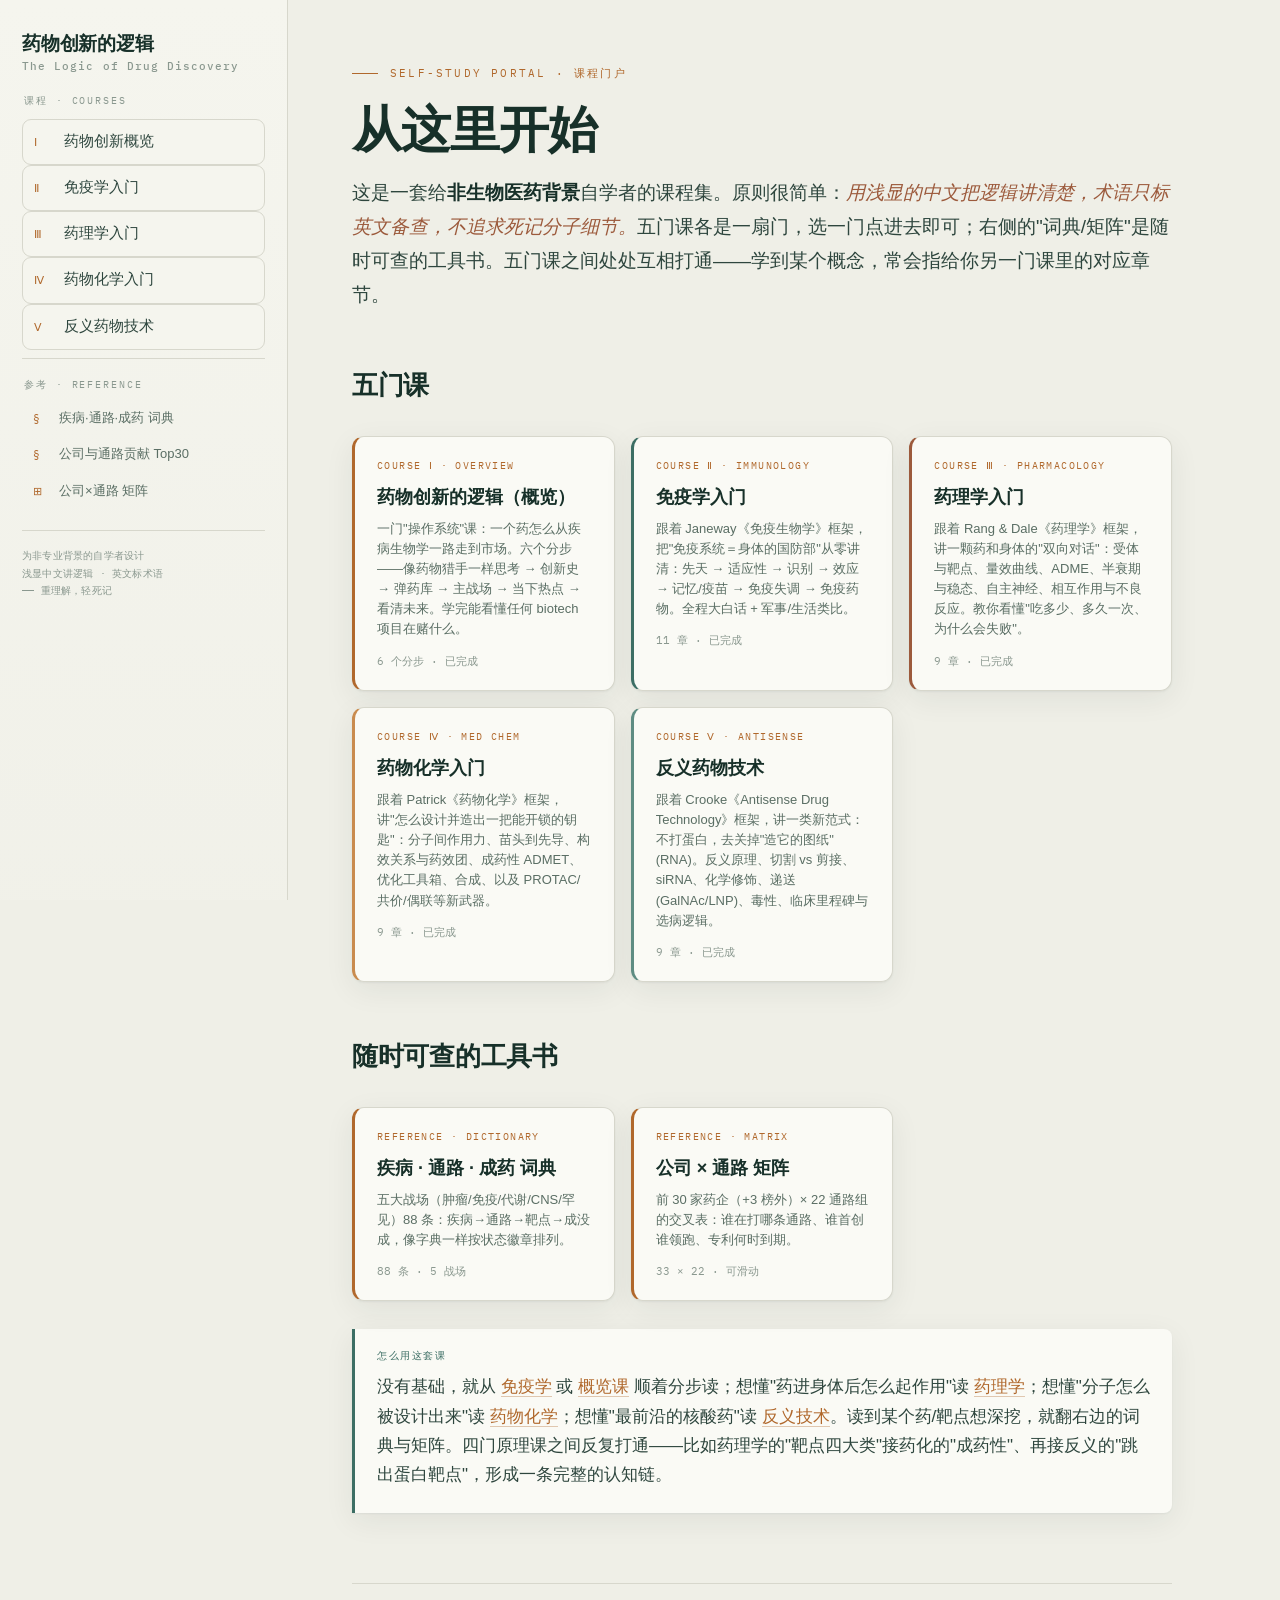
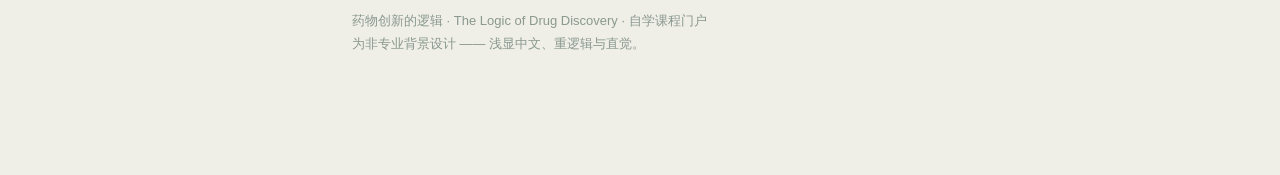
==== commit 77367792: "免疫学补全11章；新增药理/药化/反义三门课；侧边栏精简美化 - immunology.html: 第3–10章由大纲扩写为完整正文，全11章 - 新增 pharmacology.html(Rang " ====
--- a/index.html
+++ b/index.html
@@ -15,48 +15,61 @@
 <div class="shell">
 
   <aside class="rail" id="rail">
-    <div class="brand"><span class="cn">药物创新的逻辑</span><br><span style="font-size:14px;color:var(--soft)">The Logic of Drug Discovery</span></div>
-    <div class="brand-sub">自学课程门户 · Home</div>
-    <div class="rail-divider"></div>
-    <div class="nav-label">课程 Courses</div>
+    <a class="brand" href="index.html"><span class="brand-cn">药物创新的逻辑</span><span class="brand-en">The Logic of Drug Discovery</span></a>
+    <div class="nav-label">课程 · Courses</div>
     <nav>
       <a class="nav-item link" href="overview.html"><span class="num">Ⅰ</span><span class="txt">药物创新概览</span></a>
       <a class="nav-item link" href="immunology.html"><span class="num">Ⅱ</span><span class="txt">免疫学入门</span></a>
+      <a class="nav-item link" href="pharmacology.html"><span class="num">Ⅲ</span><span class="txt">药理学入门</span></a>
+      <a class="nav-item link" href="medchem.html"><span class="num">Ⅳ</span><span class="txt">药物化学入门</span></a>
+      <a class="nav-item link" href="antisense.html"><span class="num">Ⅴ</span><span class="txt">反义药物技术</span></a>
     </nav>
-    <div class="rail-divider"></div>
-    <div class="nav-label">参考 Reference</div>
-    <nav>
-      <a class="nav-item link" href="dict/index.html"><span class="num">§</span><span class="txt">疾病·通路·成药 词典</span></a>
-      <a class="nav-item link" href="dict/companies.html"><span class="num">§</span><span class="txt">公司与通路贡献 Top30</span></a>
-      <a class="nav-item link" href="dict/matrix.html"><span class="num">⊞</span><span class="txt">公司×通路 矩阵</span></a>
-    </nav>
-    <div class="rail-divider"></div>
-    <div class="rail-foot">
-      为非专业背景的自学者设计<br>
-      浅显中文讲逻辑 · 英文标术语<br>
-      —— 重理解，轻死记
+    <div class="rail-cross">
+      <div class="nav-label">参考 · Reference</div>
+      <a href="dict/index.html"><span class="num">§</span>疾病·通路·成药 词典</a>
+      <a href="dict/companies.html"><span class="num">§</span>公司与通路贡献 Top30</a>
+      <a href="dict/matrix.html"><span class="num">⊞</span>公司×通路 矩阵</a>
     </div>
+    <div class="rail-foot">为非专业背景的自学者设计<br>浅显中文讲逻辑 · 英文标术语<br>—— 重理解，轻死记</div>
   </aside>
 
   <main class="main">
     <section class="page">
       <div class="eyebrow">Self-study Portal · 课程门户</div>
       <h1><span class="cn">从这里开始</span></h1>
-      <p class="lede">这是一套给<strong>非生物医药背景</strong>自学者的课程集。原则很简单：<em>用浅显的中文把逻辑讲清楚，术语只标英文备查，不追求死记分子细节。</em>下面两门课，选一门点进去即可；右侧的"词典/矩阵"是随时可查的工具书。</p>
+      <p class="lede">这是一套给<strong>非生物医药背景</strong>自学者的课程集。原则很简单：<em>用浅显的中文把逻辑讲清楚，术语只标英文备查，不追求死记分子细节。</em>五门课各是一扇门，选一门点进去即可；右侧的"词典/矩阵"是随时可查的工具书。五门课之间处处互相打通——学到某个概念，常会指给你另一门课里的对应章节。</p>
 
-      <h2><span class="cn">课程</span></h2>
+      <h2><span class="cn">五门课</span></h2>
       <div class="grid">
         <a class="tile" href="overview.html">
           <div class="t-k">Course Ⅰ · Overview</div>
           <div class="t-h">药物创新的逻辑（概览）</div>
-          <div class="t-d">一门"操作系统"课：一个药是怎么从疾病生物学一路走到市场的。六个分步：像药物猎手一样思考 → 创新史 → 弹药库 → 主战场 → 当下热点 → 看清未来。学完能看懂任何一个 biotech 项目在赌什么。</div>
+          <div class="t-d">一门"操作系统"课：一个药怎么从疾病生物学一路走到市场。六个分步——像药物猎手一样思考 → 创新史 → 弹药库 → 主战场 → 当下热点 → 看清未来。学完能看懂任何 biotech 项目在赌什么。</div>
           <div class="t-n">6 个分步 · 已完成</div>
         </a>
         <a class="tile" href="immunology.html" style="border-left-color:var(--verdigris)">
           <div class="t-k">Course Ⅱ · Immunology</div>
           <div class="t-h">免疫学入门</div>
-          <div class="t-d">跟着经典教材 Janeway《免疫生物学》的框架，从零讲清"免疫系统是身体的国防部"：先天免疫 → 适应性免疫 → 识别 → 效应 → 记忆/疫苗 → 免疫失调 → 免疫药物。全程大白话 + 军事/生活类比。</div>
-          <div class="t-n">11 章框架 · 前 3 章详写</div>
+          <div class="t-d">跟着 Janeway《免疫生物学》框架，把"免疫系统＝身体的国防部"从零讲清：先天 → 适应性 → 识别 → 效应 → 记忆/疫苗 → 免疫失调 → 免疫药物。全程大白话 + 军事/生活类比。</div>
+          <div class="t-n">11 章 · 已完成</div>
+        </a>
+        <a class="tile" href="pharmacology.html" style="border-left-color:var(--clay)">
+          <div class="t-k">Course Ⅲ · Pharmacology</div>
+          <div class="t-h">药理学入门</div>
+          <div class="t-d">跟着 Rang &amp; Dale《药理学》框架，讲一颗药和身体的"双向对话"：受体与靶点、量效曲线、ADME、半衰期与稳态、自主神经、相互作用与不良反应。教你看懂"吃多少、多久一次、为什么会失败"。</div>
+          <div class="t-n">9 章 · 已完成</div>
+        </a>
+        <a class="tile" href="medchem.html" style="border-left-color:var(--accent-soft)">
+          <div class="t-k">Course Ⅳ · Med Chem</div>
+          <div class="t-h">药物化学入门</div>
+          <div class="t-d">跟着 Patrick《药物化学》框架，讲"怎么设计并造出一把能开锁的钥匙"：分子间作用力、苗头到先导、构效关系与药效团、成药性 ADMET、优化工具箱、合成、以及 PROTAC/共价/偶联等新武器。</div>
+          <div class="t-n">9 章 · 已完成</div>
+        </a>
+        <a class="tile" href="antisense.html" style="border-left-color:var(--verdigris-soft)">
+          <div class="t-k">Course Ⅴ · Antisense</div>
+          <div class="t-h">反义药物技术</div>
+          <div class="t-d">跟着 Crooke《Antisense Drug Technology》框架，讲一类新范式：不打蛋白，去关掉"造它的图纸"(RNA)。反义原理、切割 vs 剪接、siRNA、化学修饰、递送(GalNAc/LNP)、毒性、临床里程碑与选病逻辑。</div>
+          <div class="t-n">9 章 · 已完成</div>
         </a>
       </div>
 
@@ -77,8 +90,8 @@
       </div>
 
       <div class="note investor">
-        <span class="tag">怎么用</span>
-        <p>没有基础就从 <a href="immunology.html">免疫学入门</a> 或 <a href="overview.html">概览课程</a> 顺着分步读；读到某个药/靶点想深挖，就翻右边的词典与矩阵。两门课之间也会互相打通——比如免疫学最后一章会接回"免疫药物"，正好用到词典里的 PD-1、CAR-T 等条目。</p>
+        <span class="tag">怎么用这套课</span>
+        <p>没有基础，就从 <a href="immunology.html">免疫学</a> 或 <a href="overview.html">概览课</a> 顺着分步读；想懂"药进身体后怎么起作用"读 <a href="pharmacology.html">药理学</a>；想懂"分子怎么被设计出来"读 <a href="medchem.html">药物化学</a>；想懂"最前沿的核酸药"读 <a href="antisense.html">反义技术</a>。读到某个药/靶点想深挖，就翻右边的词典与矩阵。四门原理课之间反复打通——比如药理学的"靶点四大类"接药化的"成药性"、再接反义的"跳出蛋白靶点"，形成一条完整的认知链。</p>
       </div>
 
       <div class="footer-note">
--- a/assets/styles.css
+++ b/assets/styles.css
@@ -42,28 +42,49 @@
 /* ---------- NAV RAIL ---------- */
 .rail{
   position:sticky;top:0;align-self:start;height:100vh;overflow-y:auto;
-  border-right:1px solid var(--line);background:var(--panel-2);
-  padding:34px 26px 40px;
-}
-.brand{font-family:var(--disp);font-weight:600;font-size:20px;line-height:1.15;letter-spacing:-.01em;color:var(--ink)}
+  border-right:1px solid var(--line);
+  background:linear-gradient(180deg,var(--panel-2),var(--ground) 140%);
+  padding:32px 22px 36px;
+  scrollbar-width:thin;scrollbar-color:var(--line-strong) transparent;
+}
+.rail::-webkit-scrollbar{width:7px}
+.rail::-webkit-scrollbar-thumb{background:var(--line-strong);border-radius:20px;border:2px solid var(--panel-2)}
+.rail::-webkit-scrollbar-track{background:transparent}
+
+/* brand block — clickable, links home */
+.brand{display:block;font-family:var(--disp);font-weight:600;font-size:19px;line-height:1.18;letter-spacing:-.01em;color:var(--ink);border:none;margin-bottom:4px}
+a.brand:hover .brand-cn{color:var(--accent)}
 .brand a{color:inherit;border:none}
-.brand .cn{font-family:var(--cjk);font-weight:600}
-.brand-sub{font-family:var(--mono);font-size:10.5px;letter-spacing:.14em;text-transform:uppercase;color:var(--faint);margin-top:9px}
-.rail-divider{height:1px;background:var(--line);margin:26px 0 20px}
-.nav-label{font-family:var(--mono);font-size:10px;letter-spacing:.18em;text-transform:uppercase;color:var(--faint);margin-bottom:12px}
+.brand .cn,.brand-cn{font-family:var(--cjk);font-weight:600;transition:color .18s}
+.brand-en{display:block;font-family:var(--mono);font-size:10.5px;letter-spacing:.1em;color:var(--faint);margin-top:5px;font-weight:500}
+.brand-sub{font-family:var(--mono);font-size:10px;letter-spacing:.13em;text-transform:uppercase;color:var(--faint);margin-top:8px}
+
+.rail-divider{height:1px;background:var(--line);margin:22px 0 18px;border:none}
+.nav-label{font-family:var(--mono);font-size:9.5px;letter-spacing:.2em;text-transform:uppercase;color:var(--faint);margin:22px 0 10px;padding-left:2px}
+.nav-label:first-of-type{margin-top:20px}
+
 .nav-item{
-  display:flex;gap:13px;align-items:baseline;width:100%;text-align:left;
-  background:none;border:none;cursor:pointer;padding:9px 10px;border-radius:7px;
-  color:var(--ink-2);font-family:var(--body);font-size:15px;line-height:1.35;
-  transition:background .18s,color .18s;text-decoration:none;
-}
-.nav-item:hover{background:var(--panel)}
-.nav-item .num{font-family:var(--mono);font-size:11px;color:var(--faint);padding-top:2px;min-width:20px;transition:color .18s}
+  display:flex;gap:12px;align-items:baseline;width:100%;text-align:left;
+  background:none;border:none;cursor:pointer;padding:8px 11px;border-radius:8px;
+  color:var(--ink-2);font-family:var(--body);font-size:14.5px;line-height:1.32;
+  transition:background .16s,color .16s,box-shadow .16s;text-decoration:none;position:relative;
+}
+.nav-item:hover{background:var(--panel);color:var(--ink)}
+.nav-item .num{font-family:var(--mono);font-size:10.5px;color:var(--faint);padding-top:2px;min-width:18px;transition:color .16s}
 .nav-item .txt{font-family:var(--cjk);font-weight:500}
-.nav-item.active{background:var(--ink);color:#F3F2E9}
+.nav-item.active{background:var(--ink);color:#F3F2E9;box-shadow:0 2px 10px rgba(23,48,41,.16)}
 .nav-item.active .num{color:var(--accent-soft)}
 .nav-item.link .num{color:var(--accent)}
-.rail-foot{margin-top:24px;font-family:var(--mono);font-size:10.5px;line-height:1.7;color:var(--faint)}
+
+/* compact cross-links cluster (portal / other courses / reference) */
+.rail-cross{margin-top:8px;padding-top:16px;border-top:1px solid var(--line);display:flex;flex-direction:column;gap:2px}
+.rail-cross a{display:flex;align-items:baseline;gap:10px;padding:6px 11px;border-radius:7px;border:none;
+  font-family:var(--cjk);font-size:13px;color:var(--soft);transition:background .16s,color .16s}
+.rail-cross a:hover{background:var(--panel);color:var(--ink)}
+.rail-cross a .num{font-family:var(--mono);font-size:11px;color:var(--accent);min-width:16px}
+.rail-cross .nav-label{margin:2px 0 6px}
+
+.rail-foot{margin-top:22px;padding-top:16px;border-top:1px solid var(--line);font-family:var(--mono);font-size:10px;line-height:1.75;color:var(--faint);letter-spacing:.02em}
 
 /* ---------- MAIN ---------- */
 .main{padding:0 clamp(24px,5vw,88px)}
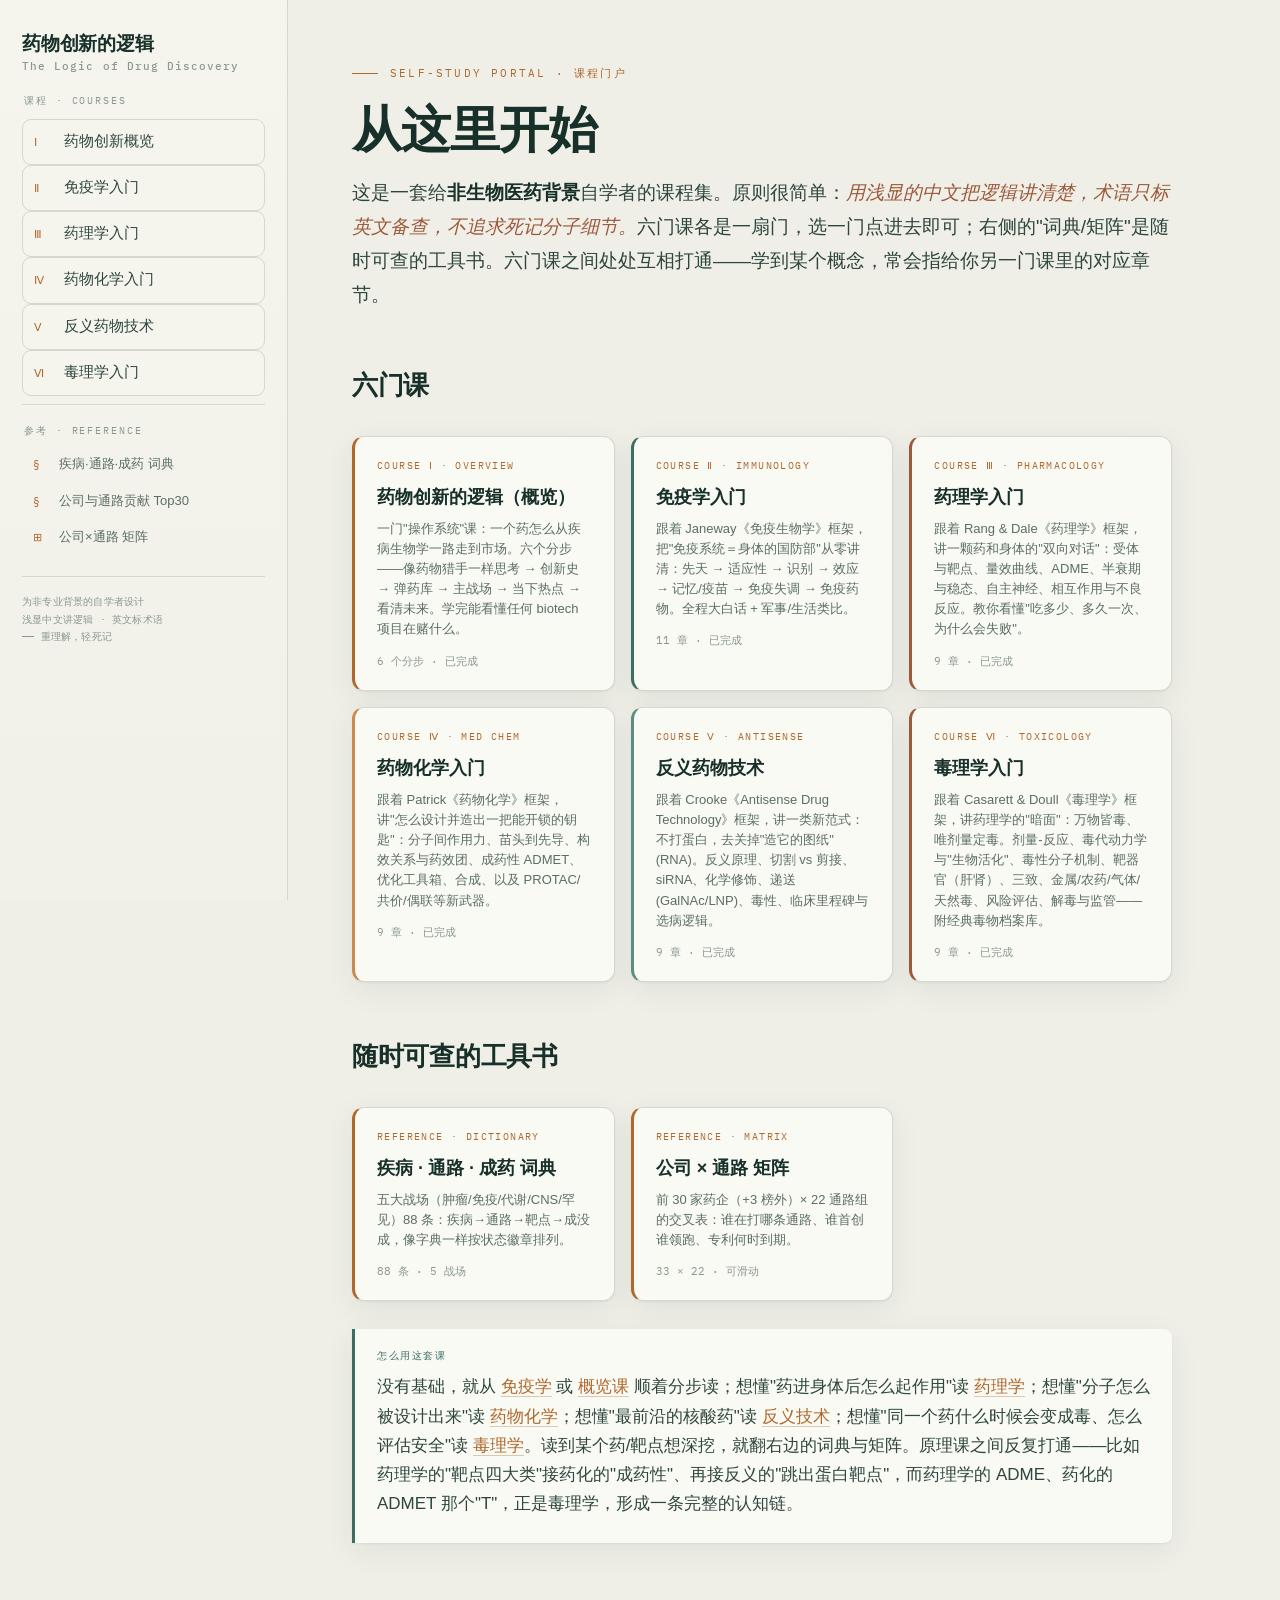
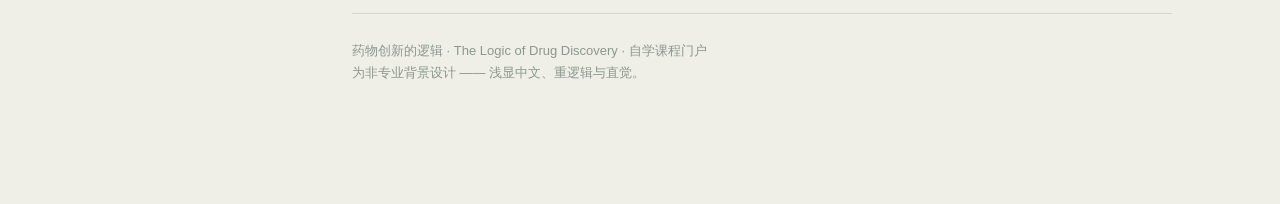
==== commit 2c2b1de8: "新增第Ⅵ门课「毒理学入门」(Casarett & Doull 框架)，接在反义药物学之后 - toxicology.html：9 章 + 毒物档案库(9 例)，沿用共享设计系统与既有写作风格   剂量" ====
--- a/index.html
+++ b/index.html
@@ -23,6 +23,7 @@
       <a class="nav-item link" href="pharmacology.html"><span class="num">Ⅲ</span><span class="txt">药理学入门</span></a>
       <a class="nav-item link" href="medchem.html"><span class="num">Ⅳ</span><span class="txt">药物化学入门</span></a>
       <a class="nav-item link" href="antisense.html"><span class="num">Ⅴ</span><span class="txt">反义药物技术</span></a>
+      <a class="nav-item link" href="toxicology.html"><span class="num">Ⅵ</span><span class="txt">毒理学入门</span></a>
     </nav>
     <div class="rail-cross">
       <div class="nav-label">参考 · Reference</div>
@@ -37,9 +38,9 @@
     <section class="page">
       <div class="eyebrow">Self-study Portal · 课程门户</div>
       <h1><span class="cn">从这里开始</span></h1>
-      <p class="lede">这是一套给<strong>非生物医药背景</strong>自学者的课程集。原则很简单：<em>用浅显的中文把逻辑讲清楚，术语只标英文备查，不追求死记分子细节。</em>五门课各是一扇门，选一门点进去即可；右侧的"词典/矩阵"是随时可查的工具书。五门课之间处处互相打通——学到某个概念，常会指给你另一门课里的对应章节。</p>
+      <p class="lede">这是一套给<strong>非生物医药背景</strong>自学者的课程集。原则很简单：<em>用浅显的中文把逻辑讲清楚，术语只标英文备查，不追求死记分子细节。</em>六门课各是一扇门，选一门点进去即可；右侧的"词典/矩阵"是随时可查的工具书。六门课之间处处互相打通——学到某个概念，常会指给你另一门课里的对应章节。</p>
 
-      <h2><span class="cn">五门课</span></h2>
+      <h2><span class="cn">六门课</span></h2>
       <div class="grid">
         <a class="tile" href="overview.html">
           <div class="t-k">Course Ⅰ · Overview</div>
@@ -71,6 +72,12 @@
           <div class="t-d">跟着 Crooke《Antisense Drug Technology》框架，讲一类新范式：不打蛋白，去关掉"造它的图纸"(RNA)。反义原理、切割 vs 剪接、siRNA、化学修饰、递送(GalNAc/LNP)、毒性、临床里程碑与选病逻辑。</div>
           <div class="t-n">9 章 · 已完成</div>
         </a>
+        <a class="tile" href="toxicology.html" style="border-left-color:var(--clay)">
+          <div class="t-k">Course Ⅵ · Toxicology</div>
+          <div class="t-h">毒理学入门</div>
+          <div class="t-d">跟着 Casarett &amp; Doull《毒理学》框架，讲药理学的"暗面"：万物皆毒、唯剂量定毒。剂量-反应、毒代动力学与"生物活化"、毒性分子机制、靶器官（肝肾）、三致、金属/农药/气体/天然毒、风险评估、解毒与监管——附经典毒物档案库。</div>
+          <div class="t-n">9 章 · 已完成</div>
+        </a>
       </div>
 
       <h2><span class="cn">随时可查的工具书</span></h2>
@@ -91,7 +98,7 @@
 
       <div class="note investor">
         <span class="tag">怎么用这套课</span>
-        <p>没有基础，就从 <a href="immunology.html">免疫学</a> 或 <a href="overview.html">概览课</a> 顺着分步读；想懂"药进身体后怎么起作用"读 <a href="pharmacology.html">药理学</a>；想懂"分子怎么被设计出来"读 <a href="medchem.html">药物化学</a>；想懂"最前沿的核酸药"读 <a href="antisense.html">反义技术</a>。读到某个药/靶点想深挖，就翻右边的词典与矩阵。四门原理课之间反复打通——比如药理学的"靶点四大类"接药化的"成药性"、再接反义的"跳出蛋白靶点"，形成一条完整的认知链。</p>
+        <p>没有基础，就从 <a href="immunology.html">免疫学</a> 或 <a href="overview.html">概览课</a> 顺着分步读；想懂"药进身体后怎么起作用"读 <a href="pharmacology.html">药理学</a>；想懂"分子怎么被设计出来"读 <a href="medchem.html">药物化学</a>；想懂"最前沿的核酸药"读 <a href="antisense.html">反义技术</a>；想懂"同一个药什么时候会变成毒、怎么评估安全"读 <a href="toxicology.html">毒理学</a>。读到某个药/靶点想深挖，就翻右边的词典与矩阵。原理课之间反复打通——比如药理学的"靶点四大类"接药化的"成药性"、再接反义的"跳出蛋白靶点"，而药理学的 ADME、药化的 ADMET 那个"T"，正是毒理学，形成一条完整的认知链。</p>
       </div>
 
       <div class="footer-note">
--- a/assets/styles.css
+++ b/assets/styles.css
@@ -280,6 +280,43 @@
 .jump a{font-family:var(--mono);font-size:11px;padding:5px 12px;border:1px solid var(--line-strong);border-radius:7px;color:var(--soft);background:var(--panel);border-bottom:1px solid var(--line-strong)}
 .jump a:hover{color:var(--accent);border-color:var(--accent)}
 
+/* ============================================================
+   CLINICAL TRIALS (临床案例库) — used at bottom of course pages
+   ============================================================ */
+.trials-intro{font-family:var(--cjk);color:var(--ink-2)}
+/* endpoint glossary */
+.metric-key{display:grid;grid-template-columns:repeat(auto-fill,minmax(210px,1fr));gap:8px 20px;background:var(--panel-2);border:1px solid var(--line);border-radius:12px;padding:18px 22px;margin:20px 0 30px;box-shadow:var(--shadow)}
+.metric-key .mk{font-family:var(--cjk);font-size:12.5px;color:var(--soft);line-height:1.5}
+.metric-key .mk b{font-family:var(--mono);color:var(--verdigris);font-weight:600;margin-right:6px}
+
+.trial{background:var(--panel);border:1px solid var(--line);border-left:3px solid var(--accent);border-radius:14px;padding:22px 24px;margin:20px 0;box-shadow:var(--shadow)}
+.trial.imm{border-left-color:var(--verdigris)}
+.trial .tr-top{display:flex;justify-content:space-between;align-items:flex-start;gap:12px;flex-wrap:wrap;margin-bottom:12px}
+.trial .tr-name{font-family:var(--cjk);font-weight:600;font-size:18px;color:var(--ink);line-height:1.3}
+.trial .tr-name .en2{font-family:var(--mono);font-size:12.5px;color:var(--verdigris);font-weight:600;letter-spacing:.01em}
+.trial .tr-tags{display:flex;gap:6px;flex-wrap:wrap;align-items:center}
+.trial .tr-phase{font-family:var(--mono);font-size:9.5px;letter-spacing:.06em;padding:3px 9px;border-radius:20px;background:var(--ink);color:#F3F2E9;white-space:nowrap;font-weight:500}
+.trial .tr-ind{font-family:var(--mono);font-size:9.5px;letter-spacing:.04em;padding:3px 9px;border-radius:20px;background:rgba(60,110,100,.12);color:var(--verdigris);white-space:nowrap;border:1px solid rgba(60,110,100,.22)}
+.trial .tr-appr{font-family:var(--mono);font-size:9.5px;letter-spacing:.04em;padding:3px 9px;border-radius:20px;background:rgba(176,104,44,.12);color:var(--accent);white-space:nowrap;border:1px solid rgba(176,104,44,.25);font-weight:600}
+.trow .lbl.mfr{color:var(--verdigris)}
+.trow .nct{font-family:var(--mono);font-size:11.5px;color:var(--verdigris);font-weight:600;letter-spacing:.01em}
+.trow .cite{color:var(--soft);font-size:12.5px}
+.trow .val a.nct{border-bottom:1px solid rgba(60,110,100,.35)}
+.trow .val a.nct:hover{border-color:var(--verdigris)}
+.trow{display:grid;grid-template-columns:64px 1fr;gap:8px 14px;font-family:var(--cjk);font-size:13.5px;padding:7px 0;border-top:1px dashed var(--line)}
+.trow .lbl{font-family:var(--mono);font-size:9.5px;letter-spacing:.06em;text-transform:uppercase;color:var(--faint);padding-top:4px}
+.trow .val{color:var(--ink-2);line-height:1.55}
+.trow .val b{color:var(--ink);font-weight:600}
+.trow .vs{font-family:var(--mono);color:var(--clay);font-size:12px;padding:0 4px}
+.tr-metrics{display:flex;flex-wrap:wrap;gap:9px;margin:14px 0 2px}
+.tr-metric{flex:1 1 118px;min-width:104px;background:var(--panel-2);border:1px solid var(--line);border-radius:9px;padding:11px 13px}
+.tr-metric .m-k{font-family:var(--mono);font-size:9.5px;letter-spacing:.06em;color:var(--accent);text-transform:uppercase}
+.tr-metric .m-v{font-family:var(--disp);font-size:21px;font-weight:600;color:var(--ink);margin-top:4px;line-height:1.05;letter-spacing:-.01em}
+.tr-metric .m-v small{font-size:12px;color:var(--soft);font-weight:500}
+.tr-metric .m-d{font-family:var(--cjk);font-size:11px;color:var(--soft);margin-top:4px;line-height:1.4}
+.trial .tr-read{margin-top:14px;padding-top:12px;border-top:1px solid var(--line);font-family:var(--body);font-style:italic;font-size:14px;color:var(--clay);line-height:1.6}
+.trial .tr-read::before{content:"▸ 解读　";color:var(--accent-soft);font-style:normal;font-family:var(--mono);font-size:10.5px;letter-spacing:.06em}
+
 /* mobile */
 .menu-btn{display:none}
 @media(max-width:860px){
@@ -292,4 +329,6 @@
   .scrim{display:none;position:fixed;inset:0;background:rgba(23,48,41,.4);z-index:40}
   .scrim.show{display:block}
   .erow{grid-template-columns:80px 1fr}
-}
+  .trow{grid-template-columns:56px 1fr}
+  .metric-key{grid-template-columns:1fr}
+}
